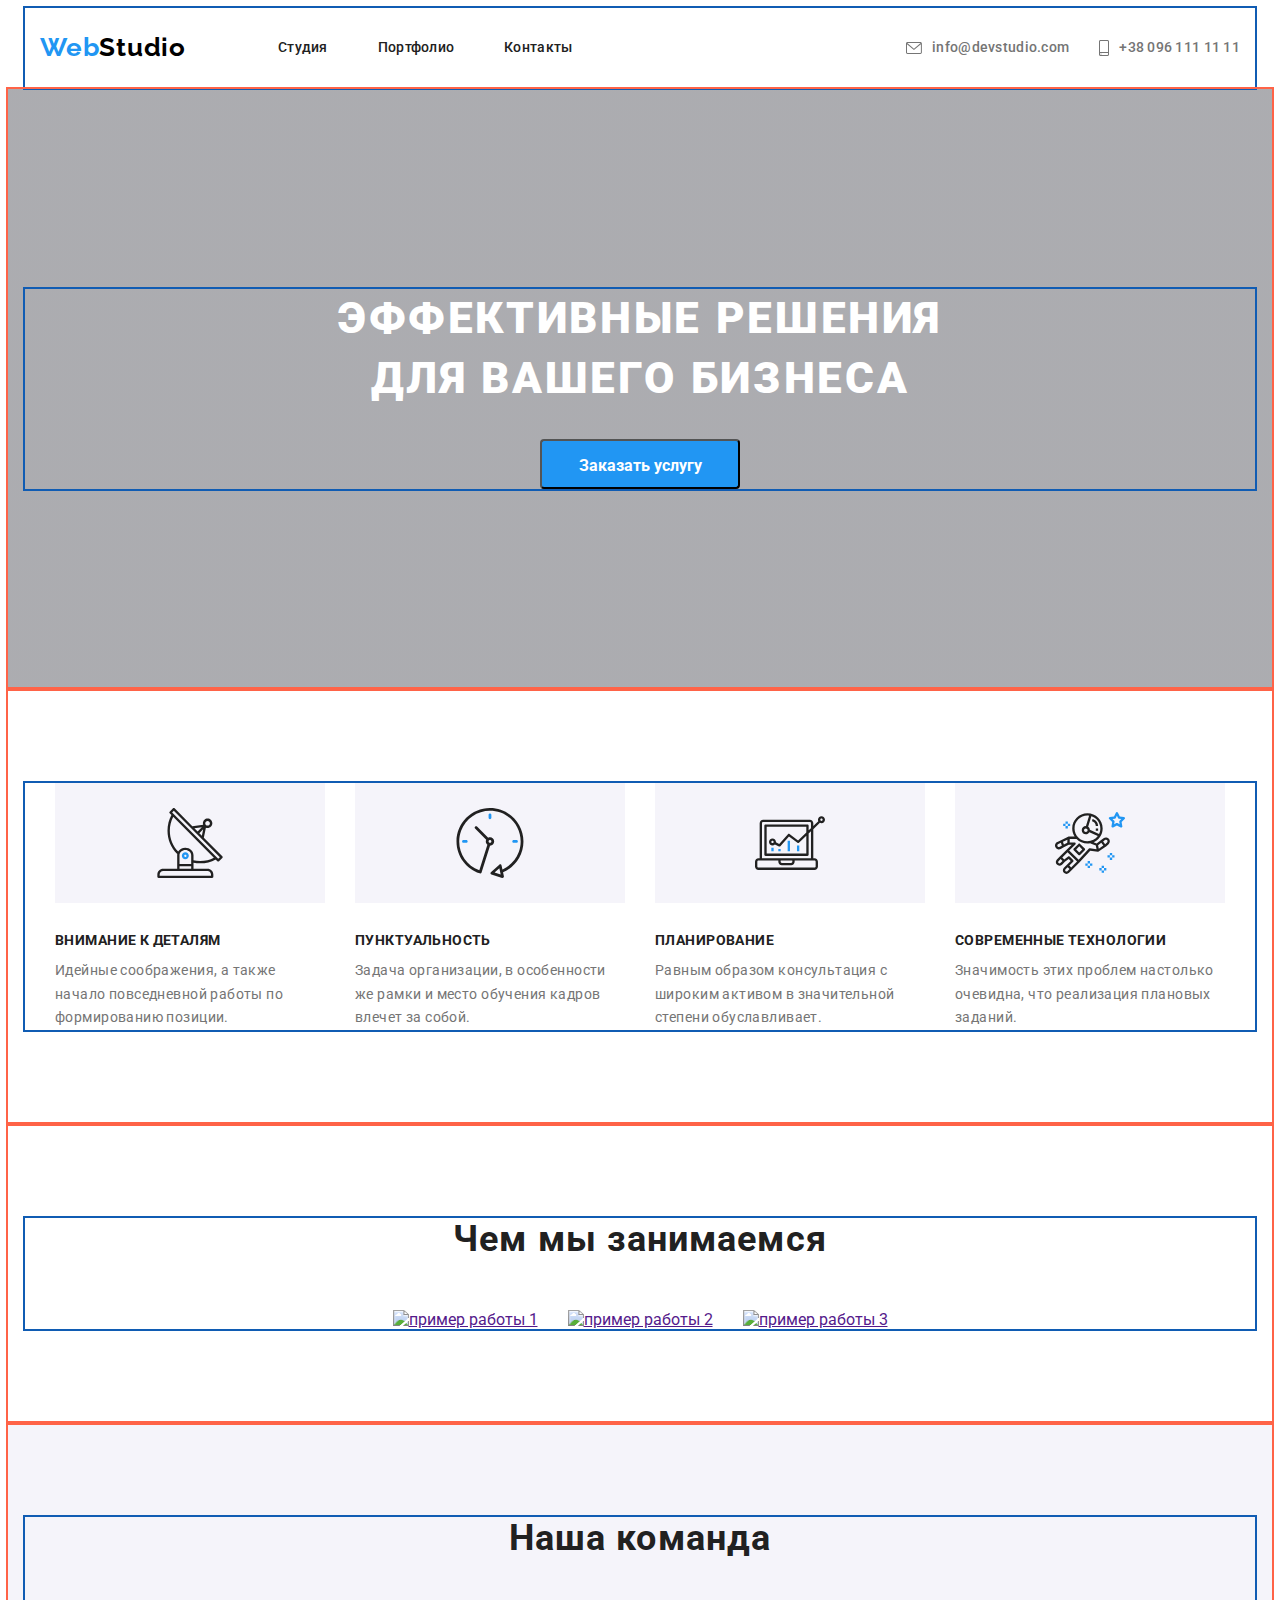
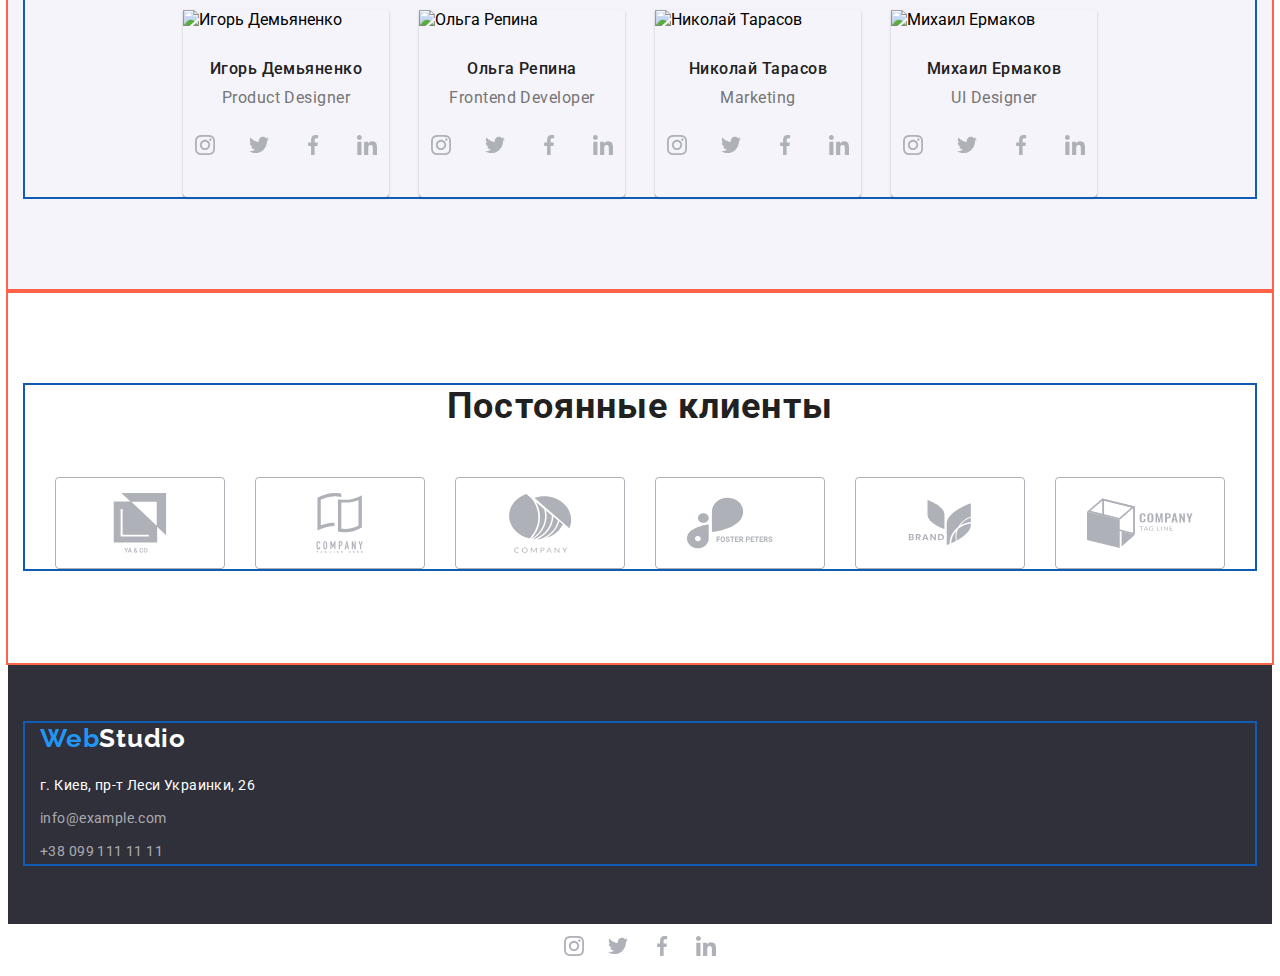
==== index.html @ de3bdcb0 "25.11.2021" ====
<!DOCTYPE html>
<html lang="ru">

<head>
    <meta charset="UTF-8">
    <meta http-equiv="X-UA-Compatible" content="IE=edge">
    <meta name="viewport" content="width=device-width, initial-scale=1.0">
    <title>Studio</title>
    <link rel="preconnect" href="https://fonts.googleapis.com">
    <link rel="preconnect" href="https://fonts.gstatic.com" crossorigin>
    <link href="https://fonts.googleapis.com/css2?family=Raleway:wght@400;700&display=swap" rel="stylesheet">
    <link rel="preconnect" href="https://fonts.googleapis.com">
    <link rel="preconnect" href="https://fonts.gstatic.com" crossorigin>
    <link href="https://fonts.googleapis.com/css2?family=Roboto:wght@400;500;700;900&display=swap" rel="stylesheet">
    <link rel="stylesheet" href="https://cdnjs.cloudflare.com/ajax/libs/modern-normalize/1.0.0/modern-normalize.min.css"
        integrity="sha512-ISS7cAi1PEhQ8jnbJpJZMd29NlhNj4AWYyLOSp2CE/CsHxTCu+r+t0D2yoJudVrd0/8fTVPUVDzY5Tvli75u/g=="
        crossorigin="anonymous" />
    <link rel="stylesheet" href="./css/style.css" />
</head>

<body>
    <header class="header">
        
            <nav class="header-nav container">

                 <a class="header-logo link" href="./index.html" ><span class="logo-web">Web</span>Studio</a>

                <ul class="header-list list">
                    <li class="header-item"><a href="./index.html" class="header-link link">Студия</a></li>
                    <li class="header-item"><a href="./portfolio.html" class="header-link link">Портфолио</a></li>
                    <li class="header-item"><a href="" class="header-link link">Контакты</a></li>

                </ul>
                <ul class="header-adr list">
                    <li class="adr-item">
                        <a href="" class="header-link-icon">
                            <svg class="header-icon" width="16" height="12">
                                <use href="./images/icons.svg#icon-envelope"></use>
                            </svg>
                        </a>
                    </li>

                    <li class="adr-item"><a href="mailto:info@devstudio.com" class="header-mail link">info@devstudio.com</a></li>
                    
                    <li class="adr-item">
                        <a href="" class="header-link-icon">
                            <svg class="header-icon" width="10" height="16">
                                <use href="./images/icons.svg#icon-smartphone"></use>
                            </svg>
                        </a>
                    </li>

                    <li class="adr-item"><a href="tel:+380961111111" class="header-tel link">+38 096 111 11 11</a></li>
                </ul>
            </nav>
       
    </header>
    <main>
        <!----------hero------------------------------->
        <section class="hero">
           <div class="container">
                <h1 class="hero-title">Эффективные решения<br> для вашего бизнеса</h1>
                <button type="button" class="hero-btn">Заказать услугу</button>
           </div>
        </section>

        <!----------about-------------------------------->
        <section class="about">
            <div class="container">
                 <h2 class="list display-none">Особенности</h2> <!--hidden-->
               
                <ul class="about-list list">
                    <li class="about-item">
                        <div class="about-icon-div">
                            <svg class="about-icon" width="70" height="70">
                                <use href="./images/icons.svg#icon-antenna"></use>
                            </svg>
                        </div>
                        <h3 class="about-secondtitle">Внимание к деталям</h3>
                        <p class="about-par">Идейные соображения, а также начало повседневной работы по формированию позиции.</p>
                    </li>
                    <li class="about-item">
                        <div class="about-icon-div">
                            <svg class="about-icon" width="70" height="70">
                                <use href="./images/icons.svg#icon-clock"></use>
                            </svg>
                        </div>
                        <h3 class="about-secondtitle">Пунктуальность</h3>
                        <p class="about-par">Задача организации, в особенности же рамки и место обучения кадров влечет за собой.</p>
                    </li>
                    <li class="about-item">
                        <div class="about-icon-div">
                            <svg class="about-icon" width="70" height="70">
                                <use href="./images/icons.svg#icon-diagram"></use>
                            </svg>
                        </div>
                        <h3 class="about-secondtitle">Планирование</h3>
                        <p class="about-par">Равным образом консультация с широким активом в значительной степени обуславливает.</p>
                    </li>
                    <li class="about-item">
                        <div class="about-icon-div">
                            <svg class="about-icon" width="70" height="70">
                                <use href="./images/icons.svg#icon-astronaut"></use>
                            </svg>
                        </div>
                        <h3 class="about-secondtitle">Современные технологии</h3>
                        <p class="about-par">Значимость этих проблем настолько очевидна, что реализация плановых заданий.</p>
                    </li>
                </ul>
            </div>
        </section>

        <!-----------What are we doing----------------->
        <section class="wwd">  
            <div class="container">
                <h2 class="wwd-title">Чем мы занимаемся</h2>
                
                <ul class="wwd-list list">
                    <li class="wwd-item"><a class="wwd-link" href="">
                            <img class="wwd-img" src="./images/box1.jpg" alt="пример работы 1"></a></li>
                
                    <li class="wwd-item"><a class="wwd-link" href="">
                            <img class="wwd-img" src="./images/box2.jpg" alt="пример работы 2"></a></li>
                
                    <li class="wwd-item"><a class="wwd-link" href="">
                            <img class="wwd-img" src="./images/box3.jpg" alt="пример работы 3"></a></li>
                </ul>
            </div>
        </section>

        <!-----------our team----------------------------->
        <section class="team">
           <div class="container">
                <h2 class="team-header">Наша команда</h2>
                <ul class="team-list list">
                    <li class="team-item">
                        <img class="team-img" src="./images/igor.jpg" alt="Игорь Демьяненко">
                       <div class="team-block">
                            <h3 class="team-title">Игорь Демьяненко</h3>
                            <p class="team-par" lang="en">Product Designer</p>
                            <ul class="team-social-list list">
                                <li class="team-social-item">
                                    <a href="" class="team-social-link">
                                        <svg class="team-social-icon" width="20" height="20"  >
                                            <use href="./images/icons.svg#icon-instagram" ></use>
                                        </svg>
                                    </a>
                                </li>
                                <li class="team-social-item">
                                    <a href="" class="team-social-link">
                                        <svg class="team-social-icon" width="20" height="20">
                                            <use href="./images/icons.svg#icon-twitter"></use>
                                        </svg>
                                    </a>
                                </li>
                                <li class="team-social-item">
                                    <a href="" class="team-social-link">
                                        <svg class="team-social-icon" width="20" height="20">
                                            <use href="./images/icons.svg#icon-facebook"></use>
                                        </svg>
                                    </a>
                                </li>
                                <li class="team-social-item">
                                    <a href="" class="team-social-link">
                                        <svg class="team-social-icon" width="20" height="20">
                                            <use href="./images/icons.svg#icon-linkedin"></use>
                                        </svg>
                                    </a>
                                </li>
                                
                            </ul>
                       </div>
                    </li>
                    <li class="team-item">
                        <img class="team-img" src="./images/olga.jpg" alt="Ольга Репина">
                        <div class="team-block">
                            <h3 class="team-title">Ольга Репина</h3>
                            <p class="team-par" lang="en">Frontend Developer</p>
                            <ul class="team-social-list list">
                                <li class="team-social-item">
                                    <a href="" class="team-social-link">
                                        <svg class="team-social-icon" width="20" height="20">
                                            <use href="./images/icons.svg#icon-instagram"></use>
                                        </svg>
                                    </a>
                                </li>
                                <li class="team-social-item">
                                    <a href="" class="team-social-link">
                                        <svg class="team-social-icon" width="20" height="20">
                                            <use href="./images/icons.svg#icon-twitter"></use>
                                        </svg>
                                    </a>
                                </li>
                                <li class="team-social-item">
                                    <a href="" class="team-social-link">
                                        <svg class="team-social-icon" width="20" height="20">
                                            <use href="./images/icons.svg#icon-facebook"></use>
                                        </svg>
                                    </a>
                                </li>
                                <li class="team-social-item">
                                    <a href="" class="team-social-link">
                                        <svg class="team-social-icon" width="20" height="20">
                                            <use href="./images/icons.svg#icon-linkedin"></use>
                                        </svg>
                                    </a>
                                </li>
                            
                            </ul>
                        </div>
                    </li>
                    <li class="team-item">
                        <img class="team-img" src="./images/nikolay.jpg" alt="Николай Тарасов">
                        <div class="team-block">
                            <h3 class="team-title">Николай Тарасов</h3>
                            <p class="team-par" lang="en">Marketing</p>
                            <ul class="team-social-list list">
                                <li class="team-social-item">
                                    <a href="" class="team-social-link">
                                        <svg class="team-social-icon" width="20" height="20">
                                            <use href="./images/icons.svg#icon-instagram"></use>
                                        </svg>
                                    </a>
                                </li>
                                <li class="team-social-item">
                                    <a href="" class="team-social-link">
                                        <svg class="team-social-icon" width="20" height="20">
                                            <use href="./images/icons.svg#icon-twitter"></use>
                                        </svg>
                                    </a>
                                </li>
                                <li class="team-social-item">
                                    <a href="" class="team-social-link">
                                        <svg class="team-social-icon" width="20" height="20">
                                            <use href="./images/icons.svg#icon-facebook"></use>
                                        </svg>
                                    </a>
                                </li>
                                <li class="team-social-item">
                                    <a href="" class="team-social-link">
                                        <svg class="team-social-icon" width="20" height="20">
                                            <use href="./images/icons.svg#icon-linkedin"></use>
                                        </svg>
                                    </a>
                                </li>
                            
                            </ul>
                        </div>
                    </li>
                    <li class="team-item">
                        <img class="team-img" src="./images/michail.jpg" alt="Михаил Ермаков">
                        <div class="team-block">
                            <h3 class="team-title">Михаил Ермаков</h3>
                            <p class="team-par" lang="en">UI Designer</p>
                            <ul class="team-social-list list">
                                <li class="team-social-item">
                                    <a href="" class="team-social-link">
                                        <svg class="team-social-icon" width="20" height="20">
                                            <use href="./images/icons.svg#icon-instagram"></use>
                                        </svg>
                                    </a>
                                </li>
                                <li class="team-social-item">
                                    <a href="" class="team-social-link">
                                        <svg class="team-social-icon" width="20" height="20">
                                            <use href="./images/icons.svg#icon-twitter"></use>
                                        </svg>
                                    </a>
                                </li>
                                <li class="team-social-item">
                                    <a href="" class="team-social-link">
                                        <svg class="team-social-icon" width="20" height="20">
                                            <use href="./images/icons.svg#icon-facebook"></use>
                                        </svg>
                                    </a>
                                </li>
                                <li class="team-social-item">
                                    <a href="" class="team-social-link">
                                        <svg class="team-social-icon" width="20" height="20">
                                            <use href="./images/icons.svg#icon-linkedin"></use>
                                        </svg>
                                    </a>
                                </li>
                            
                            </ul>
                        </div>
                    </li>
                
                </ul>
           </div>
        </section>

        <!-----------regular-customers--------------------->
        <section class="regular-customers">
           <div class="container">
                <h2 class="customers-title">Постоянные клиенты</h2>
                <ul class="customers-list list">
                    <li class="customers-item">
                        <a href="" class="customers-link">
                            <svg class="customers-icon" width="106" height="60">
                                <use href="./images/icons.svg#icon-client1"></use>
                            </svg>
                        </a>
                    </li>
                    <li class="customers-item">
                        <a href="" class="customers-link">
                            <svg class="customers-icon" width="106" height="60">
                                <use href="./images/icons.svg#icon-client2"></use>
                            </svg>
                        </a>
                    </li>
                    <li class="customers-item">
                        <a href="" class="customers-link">
                            <svg class="customers-icon" width="106" height="60">
                                <use href="./images/icons.svg#icon-client3"></use>
                            </svg>
                        </a>
                    </li>
                    <li class="customers-item">
                        <a href="" class="customers-link">
                            <svg class="customers-icon" width="106" height="60">
                                <use href="./images/icons.svg#icon-client4"></use>
                            </svg>
                        </a>
                    </li>
                    <li class="customers-item">
                        <a href="" class="customers-link">
                            <svg class="customers-icon" width="106" height="60">
                                <use href="./images/icons.svg#icon-client5"></use>
                            </svg>
                        </a>
                    </li>
                    <li class="customers-item">
                        <a href="" class="customers-link">
                            <svg class="customers-icon" width="106" height="60">
                                <use href="./images/icons.svg#icon-client6"></use>
                            </svg>
                        </a>
                    </li>
                </ul>
           </div>
            
        </section>

    </main>

    <!------------footer----------------------------------->
    <footer class="footer">
        <div class="container footer-flex">
           <div class="footer-logo-adress">
                <a class="footer-logo link" href="./index.html"><span class="logo-web">Web</span>Studio</a>
                <address class="footer-address">
                    <ul class="address-list list">
                        <li class="address-item"><a class="footer-adr-ph link" href="https://g.page/stamp-capital?share">
                                г. Киев, пр-т Леси Украинки, 26</a></li>
                        <li class="address-item"><a class="footer-mail link" href="mailto:info@example.com">info@example.com</a></li>
                        <li class="address-item"><a class="footer-tel link" href="tel:+380991111111">+38 099 111 11 11</a></li>
                    </ul>
                </address>
           </footer

            <div class="footer-social-links">
                <ul class="footer-social-list list">
                    <li class="footer-social-item">
                        <a href="" class="footer-social-link">
                            <svg class="footer-social-icon" width="20" height="20">
                                <use href="./images/icons.svg#icon-instagram"></use>
                            </svg>
                        </a>
                    </li>
                    <li class="footer-social-item">
                        <a href="" class="footer-social-link">
                            <svg class="footer-social-icon" width="20" height="20">
                                <use href="./images/icons.svg#icon-twitter"></use>
                            </svg>
                        </a>
                    </li>
                    <li class="footer-social-item">
                        <a href="" class="footer-social-link">
                            <svg class="footer-social-icon" width="20" height="20">
                                <use href="./images/icons.svg#icon-facebook"></use>
                            </svg>
                        </a>
                    </li>
                    <li class="footer-social-item">
                        <a href="" class="footer-social-link">
                            <svg class="footer-social-icon" width="20" height="20">
                                <use href="./images/icons.svg#icon-linkedin"></use>
                            </svg>
                        </a>
                    </li>
            </div>
        </div>
    </footer>
   
</body>

</html>
---- css/style.css ----
:root {
  --body-background-color: #ffffff;
  --main-title-color: #ffffff;
  --second-title-color: #212121;
  --text-color: #757575;
  --phone-text-color: #757575;
  --adress-text-color: #ffffff;
  --accent-color: #2196f3;
  --header-background-color: #ffffff;
  --hero-background-color: #2f303a;
  --about-background-color: #e5e5e5;
  --footer-background-color: #2f303a;
  --team-background-color: #f5f4fa;
  --button-color: #ffffff;
  --logo-color: #000000;
  --footer-logo-color: #ffffff;
  --port-btm-color: #f5f4fa;
  --footer-frame-color: #ececec;
  --portfolio-border-color: #eeeeee;
  --social-icons-color: #afb1b8;
}
body {
  font-family: 'Roboto', sans-serif;
  background-color: var(--body-background-color);
}

h1,
h2,
h3,
p {
  margin-top: 0;
  margin-bottom: 0;
}

.list {
  list-style: none;
  padding: 0;
  margin: 0;
}

.link {
  text-decoration: none;
}
/*------скрытие заголовков-------*/

.display-none {
  position: absolute;
  width: 1px;
  height: 1px;
  margin: -1px;
  border: 0;
  padding: 0;
  white-space: nowrap;
  clip-path: inset(100%);
  clip: rect(0 0 0 0);
  overflow: hidden;
}

section {
  padding-top: 94px;
  outline: 2px solid tomato;
  padding-bottom: 94px;
}

.container {
  margin-left: auto;
  margin-right: auto;
  padding-left: 15px;
  padding-right: 15px;
  width: 1200px;
  outline: 2px solid rgb(16, 92, 179);
}

/*-----------------------HEADER--------------------*/
.header {
  background-color: var(--header-background-color);
  border-bottom-width: 1px;
  border-bottom-style: solid;
  border-bottom-color: var(--footer-frame-color);
}

.header-nav {
  display: flex;
  align-items: center;
}

.logo-web {
  color: var(--accent-color);
}

.header-logo {
  font-family: Raleway;
  font-weight: 700;
  font-size: 26px;
  line-height: 1.19;
  letter-spacing: 0.03em;
  color: var(--logo-color);
  display: block;
  width: 145px;
  height: 31px;
  /* outline: solid 1px tomato;*/
}

.header-list {
  display: flex;
  margin-left: 93px;
}

.header-list .header-item:not(:last-child) {
  margin-right: 50px;
}

/*.header-item {
  outline: solid 1px tomato;
}*/

.header-link {
  display: block;
  font-weight: 500;
  font-size: 14px;
  line-height: 1.14;
  letter-spacing: 0.02em;
  color: var(--second-title-color);
  padding-top: 32px;
  padding-bottom: 32px;
}
.header-link:hover,
.header-link:focus {
  color: var(--accent-color);
}

/*.header-link .header-icon:hover,
.header-link .header-icon:focus {
  fill: var(--accent-color);
}*/
.header-icon:hover {
  fill: var(--accent-color);
}
.header-icon {
  fill: var(--phone-text-color);
}

.header-adr {
  display: flex;
  margin-left: auto;
  align-content: center;
}

.header-adr .adr-item:nth-child(even) {
  margin-left: 10px;
}

.header-adr .adr-item:nth-last-child(2) {
  margin-left: 30px;
}

.header-link-icon {
  display: flex;
  align-items: center;
  justify-content: center;
  width: 100%;
  height: 100%;
}
/*.adr-item {
  outline: solid 1px tomato;
}*/

.header-mail,
.header-tel {
  display: block;
  padding-top: 32px;
  padding-bottom: 32px;

  font-weight: 500;
  font-size: 14px;
  line-height: 1.14;
  letter-spacing: 0.02em;
  color: var(--phone-text-color);
}

.header-mail:hover,
.header-mail:focus,
.header-tel:hover,
.header-tel:focus {
  color: var(--accent-color);
}

/*-----------------------HERO--------------------*/
.hero {
  padding-top: 200px;
  padding-bottom: 200px;
}

.hero {
  background-image: linear-gradient(to right, rgba(47, 48, 58, 0.4), rgba(47, 48, 58, 0.4)),
    url(../images/hero.jpg);
  background-repeat: no-repeat;
  background-position: center;
  background-size: 1600px 600px, auto;
}
.hero-title {
  display: block;
  margin-bottom: 30px;
  font-weight: 900;
  font-size: 44px;
  line-height: 1.36;
  text-align: center;
  letter-spacing: 0.06em;
  text-transform: uppercase;
  color: var(--main-title-color);
  /*outline: solid 1px tomato;*/
}
.hero-btn {
  /*----button-text-style----*/
  font-weight: 700;
  font-size: 16px;
  line-height: 1.88;
  font-family: inherit;
  color: var(--button-color);
  text-align: center;
  /*----button-style------- */
  display: block;
  margin-left: auto;
  margin-right: auto;
  min-width: 200px;
  height: 50px;
  cursor: pointer;
  border-radius: 4px;
  padding: 10px 32px;
  background-color: var(--accent-color);
  /*box-shadow: 0px 4px 4px rgba(0, 0, 0, 0.15);*/
}

/*---------------------ABOUT------------------------*/

.about-list {
  display: flex;
  justify-content: center;
}

.about-item {
  display: block;
  width: 270px;
  /*outline: solid 1px tomato;*/
}
.about-item:not(:last-child) {
  margin-right: 30px;
}

.about-icon-div {
  display: flex;
  width: 270px;
  height: 120px;
  justify-content: center;
  align-items: center;
  margin-bottom: 30px;
  background-color: var(--port-btm-color);
}

.about-secondtitle {
  font-weight: 700;
  font-size: 14px;
  line-height: 1.14;
  letter-spacing: 0.03em;
  text-transform: uppercase;
  color: var(--second-title-color);
  margin-bottom: 10px;
}
.about-par {
  font-weight: 400;
  font-size: 14px;
  line-height: 1.71;
  letter-spacing: 0.03em;
  color: var(--text-color);
}

/*-----------------------WWD--------------------*/

.wwd-title {
  font-weight: 700;
  font-size: 36px;
  line-height: 1.17;
  text-align: center;
  letter-spacing: 0.03em;
  color: var(--second-title-color);
  margin-bottom: 50px;
}
.wwd-list {
  display: flex;
  justify-content: center;
}

.www-item {
  display: block;
}

.wwd-item:not(:last-child) {
  margin-right: 30px;
}
.wwd-img {
  display: block;
  max-width: 100%;
  height: auto;
  /*width: 370px;
  height: 294px;*/
}

/*-----------------------TEAM--------------------*/
.team {
  background-color: var(--team-background-color);
  display: flex;
}
.team-header {
  font-weight: 700;
  font-size: 36px;
  line-height: 1.17;
  text-align: center;
  letter-spacing: 0.03em;
  color: var(--second-title-color);
  margin-bottom: 50px;
}

.team-list {
  display: flex;
  justify-content: center;
}
.team-item {
  display: block;
  box-shadow: 0px 1px 3px rgba(0, 0, 0, 0.12), 0px 1px 1px rgba(0, 0, 0, 0.14),
    0px 2px 1px rgba(0, 0, 0, 0.2);
  border-radius: 0px 0px 4px 4px;
  /*outline: solid 1px tomato;*/
}
.team-item:not(:last-child) {
  margin-right: 30px;
}

.team-block {
  padding-top: 30px;
  padding-bottom: 30px;
}

.team-title {
  font-weight: 500;
  font-size: 16px;
  line-height: 1.19;
  text-align: center;
  letter-spacing: 0.03em;
  color: var(--second-title-color);
}
.team-par {
  margin-top: 10px;
  margin-bottom: 16px;
  font-weight: 400;
  font-size: 16px;
  line-height: 1.19;
  text-align: center;
  letter-spacing: 0.03em;
  color: var(--text-color);
}
.team-img {
  width: 270px;
  height: 260px;
}

.team-social-list {
  display: flex;
  justify-content: center;
}

.team-social-item {
  width: 44px;
  height: 44px;
}

.team-social-item + .team-social-item {
  margin-left: 10px;
}

.team-social-link {
  width: 100%;
  height: 100%;
  border-radius: 50%;
  display: flex;
  align-items: center;
  justify-content: center;
}

.team-social-link:hover .team-social-icon,
.team-social-link:focus .team-social-icon {
  fill: var(--footer-logo-color);
}

.team-social-link:hover,
.team-social-link:focus {
  background-color: var(--accent-color);
}

.team-social-icon {
  fill: var(--social-icons-color);
}

/*-----------------REGULAR CUSTOMERS------------*/
.customers-title {
  font-weight: 700;
  font-size: 36px;
  line-height: 1.17;
  text-align: center;
  letter-spacing: 0.03em;
  color: var(--second-title-color);
  margin-bottom: 50px;
}

.customers-list {
  display: flex;
  justify-content: center;
}

.customers-item {
  width: 170px;
  height: 92px;
}
.customers-link {
  display: flex;
  justify-content: center;
  align-items: center;
  width: 100%;
  height: 100%;
  border: 1px solid var(--social-icons-color);
  box-sizing: border-box;
  border-radius: 4px;
}

.customers-icon {
  fill: var(--social-icons-color);
}

.customers-link:hover .customers-icon,
.customers-link:focus .customers-icon {
  fill: var(--accent-color);
}

.customers-link:hover,
.customers-link:focus {
  border: 1px solid var(--accent-color);
}

.customers-item + .customers-item {
  margin-left: 30px;
}

/*-----------------------FOOTER--------------------*/
.footer {
  background-color: var(--footer-background-color);
  padding-top: 60px;
  padding-bottom: 60px;
}

.footer-flex {
  display: flex;
}

.footer-logo {
  font-family: Raleway;
  font-weight: 700;
  font-size: 26px;
  line-height: 1.19;
  letter-spacing: 0.03em;
  color: var(--footer-logo-color);

  display: block;
  width: 145px;
  height: 31px;
  margin-bottom: 20px;
  /*outline: solid 1px tomato;*/
}

.address-list {
  display: block;
  width: 231px;
  /*outline: solid 1px tomato;*/
}
.address-item:not(:last-child) {
  margin-bottom: 9px;
}
.footer-adr-ph {
  font-style: normal;
  font-weight: 400;
  font-size: 14px;
  line-height: 1.71;
  letter-spacing: 0.03em;
  color: var(--adress-text-color);
}
.footer-mail {
  font-style: normal;
  font-weight: 400;
  font-size: 14px;
  line-height: 1.71;
  letter-spacing: 0.03em;
  color: rgba(255, 255, 255, 0.6);
}
.footer-tel {
  font-style: normal;
  font-weight: 400;
  font-size: 14px;
  line-height: 1.71;
  letter-spacing: 0.03em;
  color: rgba(255, 255, 255, 0.6);
}

.footer-mail:hover,
.footer-tel:hover,
.footer-adr-ph:hover,
.footer-mail:focus,
.footer-tel:focus .footer-adr-ph:focus {
  color: var(--accent-color);
}

.footer-social-links {
  display: flex;
}

.footer-social-list {
  display: flex;
  justify-content: center;
}

.footer-social-item {
  width: 44px;
  height: 44px;
}

.footer-social-link {
  width: 100%;
  height: 100%;
  border-radius: 50%;
  display: flex;
  align-items: center;
  justify-content: center;
}

.footer-social-icon {
  fill: var(--social-icons-color);
}

/*-----------------------PORTFOLIO--------------------*/
.port-btn-list {
  display: flex;
  justify-content: center;
  margin-bottom: 50px;
}
.port-btn-item:not(:last-child) {
  margin-right: 8px;
}
.port-button {
  font-family: inherit;
  font-style: normal;
  font-weight: 500;
  font-size: 16px;
  line-height: 1.62;
  text-align: center;
  letter-spacing: 0.03em;
  color: var(--second-title-color);

  display: inline-block;
  cursor: pointer;
  border: 1px solid var(--port-btm-color);
  border-radius: 4px;
  min-width: 73px;
  height: 38px;
  padding: 6px 22px;
  background-color: var(--port-btm-color);
}

.port-button:hover,
.port-button:focus {
  color: var(--button-color);
  background-color: var(--accent-color);
}
.port-list {
  display: flex;
  flex-wrap: wrap;
}

.port-list-item {
  width: 370px;
  margin-right: 30px;
  margin-bottom: 30px;
  outline: solid 1px var(--portfolio-border-color);
}
.port-list-item:hover,
.port-list-item:focus {
  box-shadow: 0px 1px 1px rgba(0, 0, 0, 0.12), 0px 4px 4px rgba(0, 0, 0, 0.06),
    1px 4px 6px rgba(0, 0, 0, 0.16);
}

.port-list-item:nth-child(3n) {
  margin-right: 0;
}

.port-list-item:nth-last-child(-n + 3) {
  margin-bottom: 0;
}

.no-gap {
  display: block;
}
.port-block {
  padding: 20px 24px;
}

.port-second-title {
  font-style: normal;
  font-weight: bold;
  font-size: 18px;
  line-height: 2;
  letter-spacing: 0.06em;
  color: var(--second-title-color);
}
.port-p {
  font-weight: normal;
  font-size: 16px;
  line-height: 1.87;
  letter-spacing: 0.03em;
  color: var(--text-color);
}
.port-img {
  width: 370px;
  height: 294px;
}

.icons {
  width: ;
  height: ;
  fill: #2196f3;
}
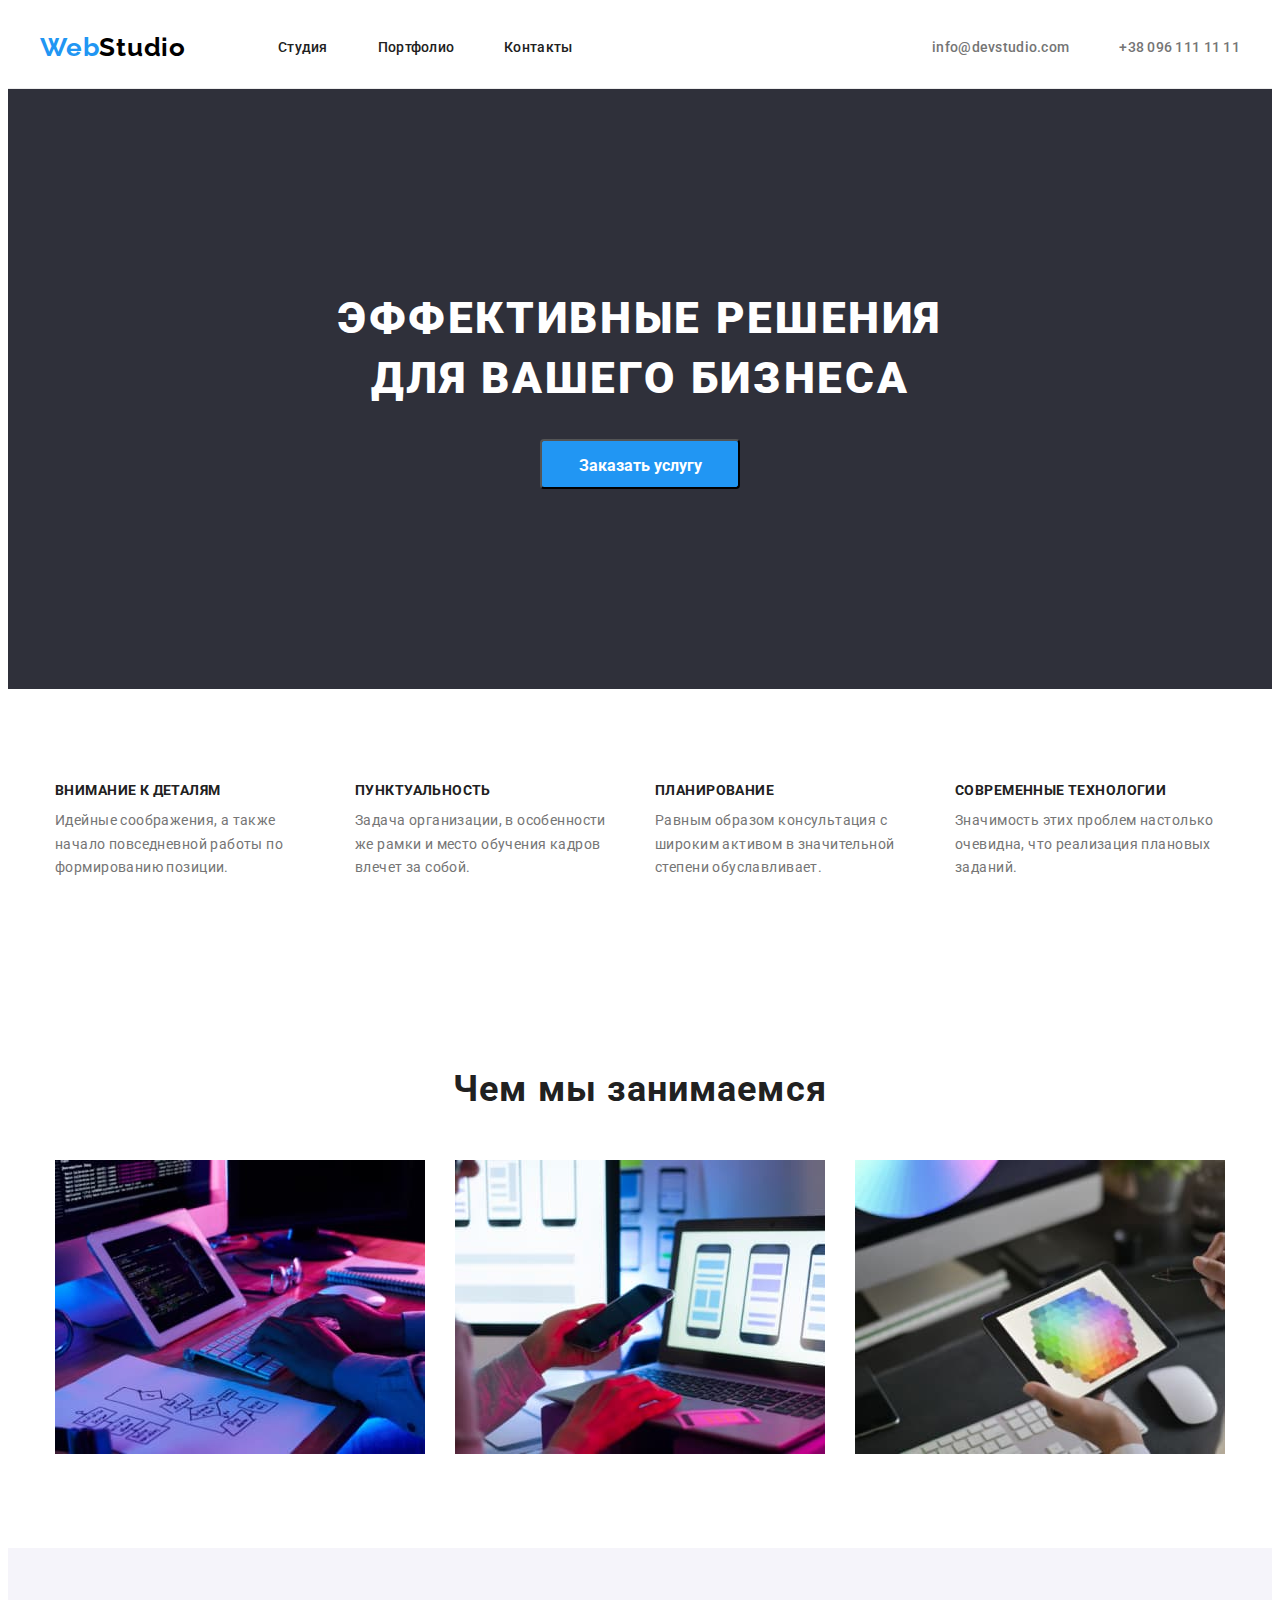
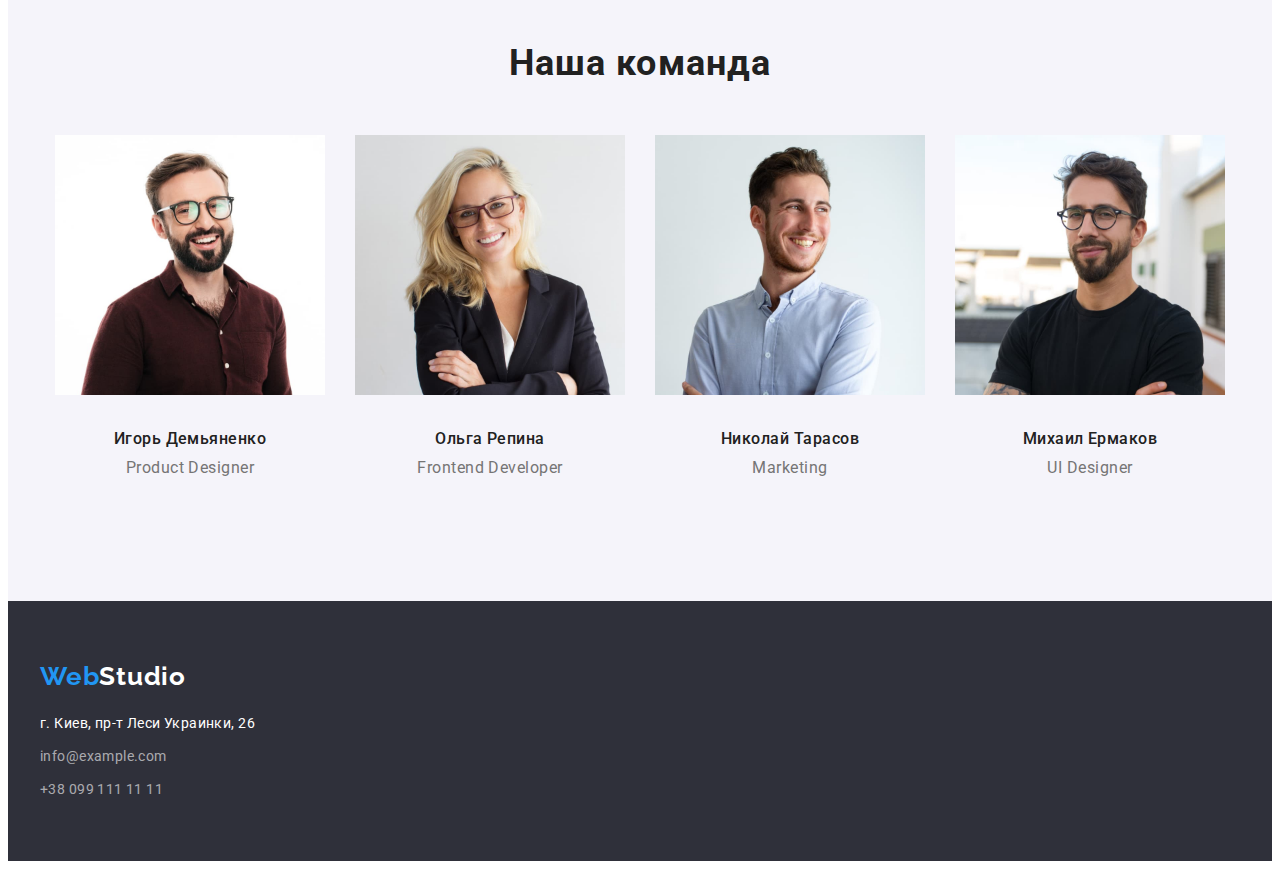
==== commit 8edb37a0: "22.11.2021" ====
--- a/index.html
+++ b/index.html
@@ -32,31 +32,14 @@
 
                 </ul>
                 <ul class="header-adr list">
-                    <li class="adr-item">
-                        <a href="" class="header-link-icon">
-                            <svg class="header-icon" width="16" height="12">
-                                <use href="./images/icons.svg#icon-envelope"></use>
-                            </svg>
-                        </a>
-                    </li>
-
                     <li class="adr-item"><a href="mailto:info@devstudio.com" class="header-mail link">info@devstudio.com</a></li>
-                    
-                    <li class="adr-item">
-                        <a href="" class="header-link-icon">
-                            <svg class="header-icon" width="10" height="16">
-                                <use href="./images/icons.svg#icon-smartphone"></use>
-                            </svg>
-                        </a>
-                    </li>
-
                     <li class="adr-item"><a href="tel:+380961111111" class="header-tel link">+38 096 111 11 11</a></li>
                 </ul>
             </nav>
        
     </header>
     <main>
-        <!----------hero------------------------------->
+        <!--hero-->
         <section class="hero">
            <div class="container">
                 <h1 class="hero-title">Эффективные решения<br> для вашего бизнеса</h1>
@@ -64,55 +47,33 @@
            </div>
         </section>
 
-        <!----------about-------------------------------->
+        <!--about-->
         <section class="about">
             <div class="container">
                  <h2 class="list display-none">Особенности</h2> <!--hidden-->
                
                 <ul class="about-list list">
                     <li class="about-item">
-                        <div class="about-icon-div">
-                            <svg class="about-icon" width="70" height="70">
-                                <use href="./images/icons.svg#icon-antenna"></use>
-                            </svg>
-                        </div>
                         <h3 class="about-secondtitle">Внимание к деталям</h3>
                         <p class="about-par">Идейные соображения, а также начало повседневной работы по формированию позиции.</p>
                     </li>
                     <li class="about-item">
-                        <div class="about-icon-div">
-                            <svg class="about-icon" width="70" height="70">
-                                <use href="./images/icons.svg#icon-clock"></use>
-                            </svg>
-                        </div>
                         <h3 class="about-secondtitle">Пунктуальность</h3>
                         <p class="about-par">Задача организации, в особенности же рамки и место обучения кадров влечет за собой.</p>
                     </li>
                     <li class="about-item">
-                        <div class="about-icon-div">
-                            <svg class="about-icon" width="70" height="70">
-                                <use href="./images/icons.svg#icon-diagram"></use>
-                            </svg>
-                        </div>
                         <h3 class="about-secondtitle">Планирование</h3>
                         <p class="about-par">Равным образом консультация с широким активом в значительной степени обуславливает.</p>
                     </li>
                     <li class="about-item">
-                        <div class="about-icon-div">
-                            <svg class="about-icon" width="70" height="70">
-                                <use href="./images/icons.svg#icon-astronaut"></use>
-                            </svg>
-                        </div>
                         <h3 class="about-secondtitle">Современные технологии</h3>
                         <p class="about-par">Значимость этих проблем настолько очевидна, что реализация плановых заданий.</p>
                     </li>
                 </ul>
-            </div>
         </section>
 
-        <!-----------What are we doing----------------->
-        <section class="wwd">  
-            <div class="container">
+        <section class="wwd">
+                <!--What are we doing-->
                 <h2 class="wwd-title">Чем мы занимаемся</h2>
                 
                 <ul class="wwd-list list">
@@ -128,7 +89,7 @@
             </div>
         </section>
 
-        <!-----------our team----------------------------->
+        <!--our team-->
         <section class="team">
            <div class="container">
                 <h2 class="team-header">Наша команда</h2>
@@ -138,37 +99,6 @@
                        <div class="team-block">
                             <h3 class="team-title">Игорь Демьяненко</h3>
                             <p class="team-par" lang="en">Product Designer</p>
-                            <ul class="team-social-list list">
-                                <li class="team-social-item">
-                                    <a href="" class="team-social-link">
-                                        <svg class="team-social-icon" width="20" height="20"  >
-                                            <use href="./images/icons.svg#icon-instagram" ></use>
-                                        </svg>
-                                    </a>
-                                </li>
-                                <li class="team-social-item">
-                                    <a href="" class="team-social-link">
-                                        <svg class="team-social-icon" width="20" height="20">
-                                            <use href="./images/icons.svg#icon-twitter"></use>
-                                        </svg>
-                                    </a>
-                                </li>
-                                <li class="team-social-item">
-                                    <a href="" class="team-social-link">
-                                        <svg class="team-social-icon" width="20" height="20">
-                                            <use href="./images/icons.svg#icon-facebook"></use>
-                                        </svg>
-                                    </a>
-                                </li>
-                                <li class="team-social-item">
-                                    <a href="" class="team-social-link">
-                                        <svg class="team-social-icon" width="20" height="20">
-                                            <use href="./images/icons.svg#icon-linkedin"></use>
-                                        </svg>
-                                    </a>
-                                </li>
-                                
-                            </ul>
                        </div>
                     </li>
                     <li class="team-item">
@@ -176,37 +106,6 @@
                         <div class="team-block">
                             <h3 class="team-title">Ольга Репина</h3>
                             <p class="team-par" lang="en">Frontend Developer</p>
-                            <ul class="team-social-list list">
-                                <li class="team-social-item">
-                                    <a href="" class="team-social-link">
-                                        <svg class="team-social-icon" width="20" height="20">
-                                            <use href="./images/icons.svg#icon-instagram"></use>
-                                        </svg>
-                                    </a>
-                                </li>
-                                <li class="team-social-item">
-                                    <a href="" class="team-social-link">
-                                        <svg class="team-social-icon" width="20" height="20">
-                                            <use href="./images/icons.svg#icon-twitter"></use>
-                                        </svg>
-                                    </a>
-                                </li>
-                                <li class="team-social-item">
-                                    <a href="" class="team-social-link">
-                                        <svg class="team-social-icon" width="20" height="20">
-                                            <use href="./images/icons.svg#icon-facebook"></use>
-                                        </svg>
-                                    </a>
-                                </li>
-                                <li class="team-social-item">
-                                    <a href="" class="team-social-link">
-                                        <svg class="team-social-icon" width="20" height="20">
-                                            <use href="./images/icons.svg#icon-linkedin"></use>
-                                        </svg>
-                                    </a>
-                                </li>
-                            
-                            </ul>
                         </div>
                     </li>
                     <li class="team-item">
@@ -214,37 +113,6 @@
                         <div class="team-block">
                             <h3 class="team-title">Николай Тарасов</h3>
                             <p class="team-par" lang="en">Marketing</p>
-                            <ul class="team-social-list list">
-                                <li class="team-social-item">
-                                    <a href="" class="team-social-link">
-                                        <svg class="team-social-icon" width="20" height="20">
-                                            <use href="./images/icons.svg#icon-instagram"></use>
-                                        </svg>
-                                    </a>
-                                </li>
-                                <li class="team-social-item">
-                                    <a href="" class="team-social-link">
-                                        <svg class="team-social-icon" width="20" height="20">
-                                            <use href="./images/icons.svg#icon-twitter"></use>
-                                        </svg>
-                                    </a>
-                                </li>
-                                <li class="team-social-item">
-                                    <a href="" class="team-social-link">
-                                        <svg class="team-social-icon" width="20" height="20">
-                                            <use href="./images/icons.svg#icon-facebook"></use>
-                                        </svg>
-                                    </a>
-                                </li>
-                                <li class="team-social-item">
-                                    <a href="" class="team-social-link">
-                                        <svg class="team-social-icon" width="20" height="20">
-                                            <use href="./images/icons.svg#icon-linkedin"></use>
-                                        </svg>
-                                    </a>
-                                </li>
-                            
-                            </ul>
                         </div>
                     </li>
                     <li class="team-item">
@@ -252,37 +120,6 @@
                         <div class="team-block">
                             <h3 class="team-title">Михаил Ермаков</h3>
                             <p class="team-par" lang="en">UI Designer</p>
-                            <ul class="team-social-list list">
-                                <li class="team-social-item">
-                                    <a href="" class="team-social-link">
-                                        <svg class="team-social-icon" width="20" height="20">
-                                            <use href="./images/icons.svg#icon-instagram"></use>
-                                        </svg>
-                                    </a>
-                                </li>
-                                <li class="team-social-item">
-                                    <a href="" class="team-social-link">
-                                        <svg class="team-social-icon" width="20" height="20">
-                                            <use href="./images/icons.svg#icon-twitter"></use>
-                                        </svg>
-                                    </a>
-                                </li>
-                                <li class="team-social-item">
-                                    <a href="" class="team-social-link">
-                                        <svg class="team-social-icon" width="20" height="20">
-                                            <use href="./images/icons.svg#icon-facebook"></use>
-                                        </svg>
-                                    </a>
-                                </li>
-                                <li class="team-social-item">
-                                    <a href="" class="team-social-link">
-                                        <svg class="team-social-icon" width="20" height="20">
-                                            <use href="./images/icons.svg#icon-linkedin"></use>
-                                        </svg>
-                                    </a>
-                                </li>
-                            
-                            </ul>
                         </div>
                     </li>
                 
@@ -290,112 +127,22 @@
            </div>
         </section>
 
-        <!-----------regular-customers--------------------->
-        <section class="regular-customers">
-           <div class="container">
-                <h2 class="customers-title">Постоянные клиенты</h2>
-                <ul class="customers-list list">
-                    <li class="customers-item">
-                        <a href="" class="customers-link">
-                            <svg class="customers-icon" width="106" height="60">
-                                <use href="./images/icons.svg#icon-client1"></use>
-                            </svg>
-                        </a>
-                    </li>
-                    <li class="customers-item">
-                        <a href="" class="customers-link">
-                            <svg class="customers-icon" width="106" height="60">
-                                <use href="./images/icons.svg#icon-client2"></use>
-                            </svg>
-                        </a>
-                    </li>
-                    <li class="customers-item">
-                        <a href="" class="customers-link">
-                            <svg class="customers-icon" width="106" height="60">
-                                <use href="./images/icons.svg#icon-client3"></use>
-                            </svg>
-                        </a>
-                    </li>
-                    <li class="customers-item">
-                        <a href="" class="customers-link">
-                            <svg class="customers-icon" width="106" height="60">
-                                <use href="./images/icons.svg#icon-client4"></use>
-                            </svg>
-                        </a>
-                    </li>
-                    <li class="customers-item">
-                        <a href="" class="customers-link">
-                            <svg class="customers-icon" width="106" height="60">
-                                <use href="./images/icons.svg#icon-client5"></use>
-                            </svg>
-                        </a>
-                    </li>
-                    <li class="customers-item">
-                        <a href="" class="customers-link">
-                            <svg class="customers-icon" width="106" height="60">
-                                <use href="./images/icons.svg#icon-client6"></use>
-                            </svg>
-                        </a>
-                    </li>
-                </ul>
-           </div>
-            
-        </section>
-
     </main>
 
-    <!------------footer----------------------------------->
+    <!--footer-->
     <footer class="footer">
-        <div class="container footer-flex">
-           <div class="footer-logo-adress">
-                <a class="footer-logo link" href="./index.html"><span class="logo-web">Web</span>Studio</a>
-                <address class="footer-address">
-                    <ul class="address-list list">
-                        <li class="address-item"><a class="footer-adr-ph link" href="https://g.page/stamp-capital?share">
-                                г. Киев, пр-т Леси Украинки, 26</a></li>
-                        <li class="address-item"><a class="footer-mail link" href="mailto:info@example.com">info@example.com</a></li>
-                        <li class="address-item"><a class="footer-tel link" href="tel:+380991111111">+38 099 111 11 11</a></li>
-                    </ul>
-                </address>
-           </footer
-
-            <div class="footer-social-links">
-                <ul class="footer-social-list list">
-                    <li class="footer-social-item">
-                        <a href="" class="footer-social-link">
-                            <svg class="footer-social-icon" width="20" height="20">
-                                <use href="./images/icons.svg#icon-instagram"></use>
-                            </svg>
-                        </a>
-                    </li>
-                    <li class="footer-social-item">
-                        <a href="" class="footer-social-link">
-                            <svg class="footer-social-icon" width="20" height="20">
-                                <use href="./images/icons.svg#icon-twitter"></use>
-                            </svg>
-                        </a>
-                    </li>
-                    <li class="footer-social-item">
-                        <a href="" class="footer-social-link">
-                            <svg class="footer-social-icon" width="20" height="20">
-                                <use href="./images/icons.svg#icon-facebook"></use>
-                            </svg>
-                        </a>
-                    </li>
-                    <li class="footer-social-item">
-                        <a href="" class="footer-social-link">
-                            <svg class="footer-social-icon" width="20" height="20">
-                                <use href="./images/icons.svg#icon-linkedin"></use>
-                            </svg>
-                        </a>
-                    </li>
-            </div>
+        <div class="container">
+            <a class="footer-logo link" href="./index.html"><span class="logo-web">Web</span>Studio</a>
+            <address class="footer-address">
+                <ul class="address-list list">
+                    <li class="address-item"><a class="footer-adr-ph link" href="https://g.page/stamp-capital?share">
+                            г. Киев, пр-т Леси Украинки, 26</a></li>
+                    <li class="address-item"><a class="footer-mail link" href="mailto:info@example.com">info@example.com</a></li>
+                    <li class="address-item"><a class="footer-tel link" href="tel:+380991111111">+38 099 111 11 11</a></li>
+                </ul>
+            </address>
         </div>
     </footer>
-   
 </body>
 
-</html>
-
-
-
+</html>--- a/css/style.css
+++ b/css/style.css
@@ -17,7 +17,6 @@
   --port-btm-color: #f5f4fa;
   --footer-frame-color: #ececec;
   --portfolio-border-color: #eeeeee;
-  --social-icons-color: #afb1b8;
 }
 body {
   font-family: 'Roboto', sans-serif;
@@ -58,7 +57,7 @@
 
 section {
   padding-top: 94px;
-  outline: 2px solid tomato;
+  /*outline: 2px solid tomato;*/
   padding-bottom: 94px;
 }
 
@@ -68,7 +67,7 @@
   padding-left: 15px;
   padding-right: 15px;
   width: 1200px;
-  outline: 2px solid rgb(16, 92, 179);
+  /*outline: 2px solid rgb(16, 92, 179);*/
 }
 
 /*-----------------------HEADER--------------------*/
@@ -129,38 +128,15 @@
   color: var(--accent-color);
 }
 
-/*.header-link .header-icon:hover,
-.header-link .header-icon:focus {
-  fill: var(--accent-color);
-}*/
-.header-icon:hover {
-  fill: var(--accent-color);
-}
-.header-icon {
-  fill: var(--phone-text-color);
-}
-
 .header-adr {
   display: flex;
   margin-left: auto;
-  align-content: center;
-}
-
-.header-adr .adr-item:nth-child(even) {
-  margin-left: 10px;
-}
-
-.header-adr .adr-item:nth-last-child(2) {
-  margin-left: 30px;
-}
-
-.header-link-icon {
-  display: flex;
-  align-items: center;
-  justify-content: center;
-  width: 100%;
-  height: 100%;
-}
+}
+
+.header-adr .adr-item:not(:last-child) {
+  margin-right: 50px;
+}
+
 /*.adr-item {
   outline: solid 1px tomato;
 }*/
@@ -187,16 +163,9 @@
 
 /*-----------------------HERO--------------------*/
 .hero {
+  background-color: var(--hero-background-color);
   padding-top: 200px;
   padding-bottom: 200px;
-}
-
-.hero {
-  background-image: linear-gradient(to right, rgba(47, 48, 58, 0.4), rgba(47, 48, 58, 0.4)),
-    url(../images/hero.jpg);
-  background-repeat: no-repeat;
-  background-position: center;
-  background-size: 1600px 600px, auto;
 }
 .hero-title {
   display: block;
@@ -231,11 +200,17 @@
   /*box-shadow: 0px 4px 4px rgba(0, 0, 0, 0.15);*/
 }
 
-/*---------------------ABOUT------------------------*/
+/*-----------------------ABOUT--------------------*/
+
+.about {
+  display: flex;
+  padding-top: 94px;
+}
 
 .about-list {
   display: flex;
   justify-content: center;
+  /* margin-bottom: 94px;*/
 }
 
 .about-item {
@@ -243,18 +218,8 @@
   width: 270px;
   /*outline: solid 1px tomato;*/
 }
-.about-item:not(:last-child) {
+.about-list .about-item:not(:last-child) {
   margin-right: 30px;
-}
-
-.about-icon-div {
-  display: flex;
-  width: 270px;
-  height: 120px;
-  justify-content: center;
-  align-items: center;
-  margin-bottom: 30px;
-  background-color: var(--port-btm-color);
 }
 
 .about-secondtitle {
@@ -326,9 +291,6 @@
 }
 .team-item {
   display: block;
-  box-shadow: 0px 1px 3px rgba(0, 0, 0, 0.12), 0px 1px 1px rgba(0, 0, 0, 0.14),
-    0px 2px 1px rgba(0, 0, 0, 0.2);
-  border-radius: 0px 0px 4px 4px;
   /*outline: solid 1px tomato;*/
 }
 .team-item:not(:last-child) {
@@ -350,7 +312,7 @@
 }
 .team-par {
   margin-top: 10px;
-  margin-bottom: 16px;
+  margin-bottom: 0;
   font-weight: 400;
   font-size: 16px;
   line-height: 1.19;
@@ -361,92 +323,6 @@
 .team-img {
   width: 270px;
   height: 260px;
-}
-
-.team-social-list {
-  display: flex;
-  justify-content: center;
-}
-
-.team-social-item {
-  width: 44px;
-  height: 44px;
-}
-
-.team-social-item + .team-social-item {
-  margin-left: 10px;
-}
-
-.team-social-link {
-  width: 100%;
-  height: 100%;
-  border-radius: 50%;
-  display: flex;
-  align-items: center;
-  justify-content: center;
-}
-
-.team-social-link:hover .team-social-icon,
-.team-social-link:focus .team-social-icon {
-  fill: var(--footer-logo-color);
-}
-
-.team-social-link:hover,
-.team-social-link:focus {
-  background-color: var(--accent-color);
-}
-
-.team-social-icon {
-  fill: var(--social-icons-color);
-}
-
-/*-----------------REGULAR CUSTOMERS------------*/
-.customers-title {
-  font-weight: 700;
-  font-size: 36px;
-  line-height: 1.17;
-  text-align: center;
-  letter-spacing: 0.03em;
-  color: var(--second-title-color);
-  margin-bottom: 50px;
-}
-
-.customers-list {
-  display: flex;
-  justify-content: center;
-}
-
-.customers-item {
-  width: 170px;
-  height: 92px;
-}
-.customers-link {
-  display: flex;
-  justify-content: center;
-  align-items: center;
-  width: 100%;
-  height: 100%;
-  border: 1px solid var(--social-icons-color);
-  box-sizing: border-box;
-  border-radius: 4px;
-}
-
-.customers-icon {
-  fill: var(--social-icons-color);
-}
-
-.customers-link:hover .customers-icon,
-.customers-link:focus .customers-icon {
-  fill: var(--accent-color);
-}
-
-.customers-link:hover,
-.customers-link:focus {
-  border: 1px solid var(--accent-color);
-}
-
-.customers-item + .customers-item {
-  margin-left: 30px;
 }
 
 /*-----------------------FOOTER--------------------*/
@@ -455,11 +331,6 @@
   padding-top: 60px;
   padding-bottom: 60px;
 }
-
-.footer-flex {
-  display: flex;
-}
-
 .footer-logo {
   font-family: Raleway;
   font-weight: 700;
@@ -514,33 +385,6 @@
 .footer-mail:focus,
 .footer-tel:focus .footer-adr-ph:focus {
   color: var(--accent-color);
-}
-
-.footer-social-links {
-  display: flex;
-}
-
-.footer-social-list {
-  display: flex;
-  justify-content: center;
-}
-
-.footer-social-item {
-  width: 44px;
-  height: 44px;
-}
-
-.footer-social-link {
-  width: 100%;
-  height: 100%;
-  border-radius: 50%;
-  display: flex;
-  align-items: center;
-  justify-content: center;
-}
-
-.footer-social-icon {
-  fill: var(--social-icons-color);
 }
 
 /*-----------------------PORTFOLIO--------------------*/
@@ -588,11 +432,6 @@
   margin-bottom: 30px;
   outline: solid 1px var(--portfolio-border-color);
 }
-.port-list-item:hover,
-.port-list-item:focus {
-  box-shadow: 0px 1px 1px rgba(0, 0, 0, 0.12), 0px 4px 4px rgba(0, 0, 0, 0.06),
-    1px 4px 6px rgba(0, 0, 0, 0.16);
-}
 
 .port-list-item:nth-child(3n) {
   margin-right: 0;
@@ -628,9 +467,3 @@
   width: 370px;
   height: 294px;
 }
-
-.icons {
-  width: ;
-  height: ;
-  fill: #2196f3;
-}
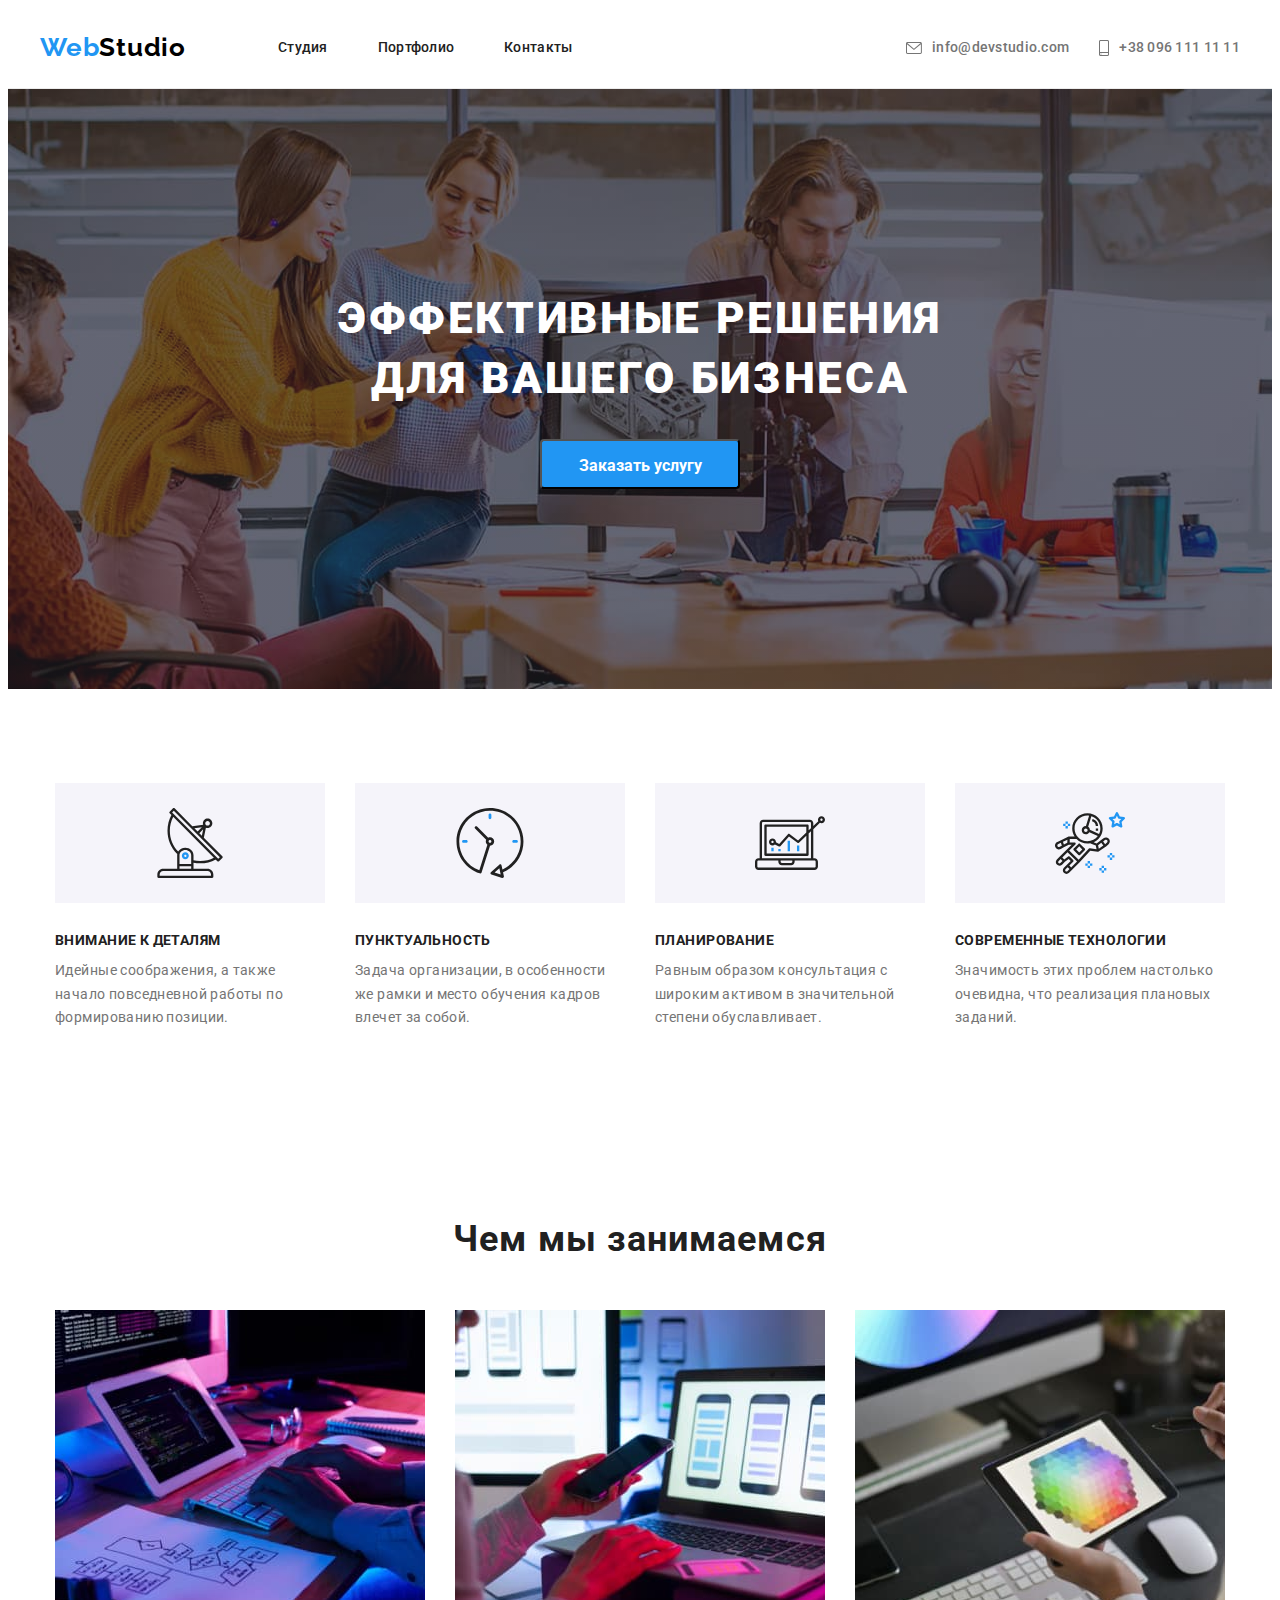
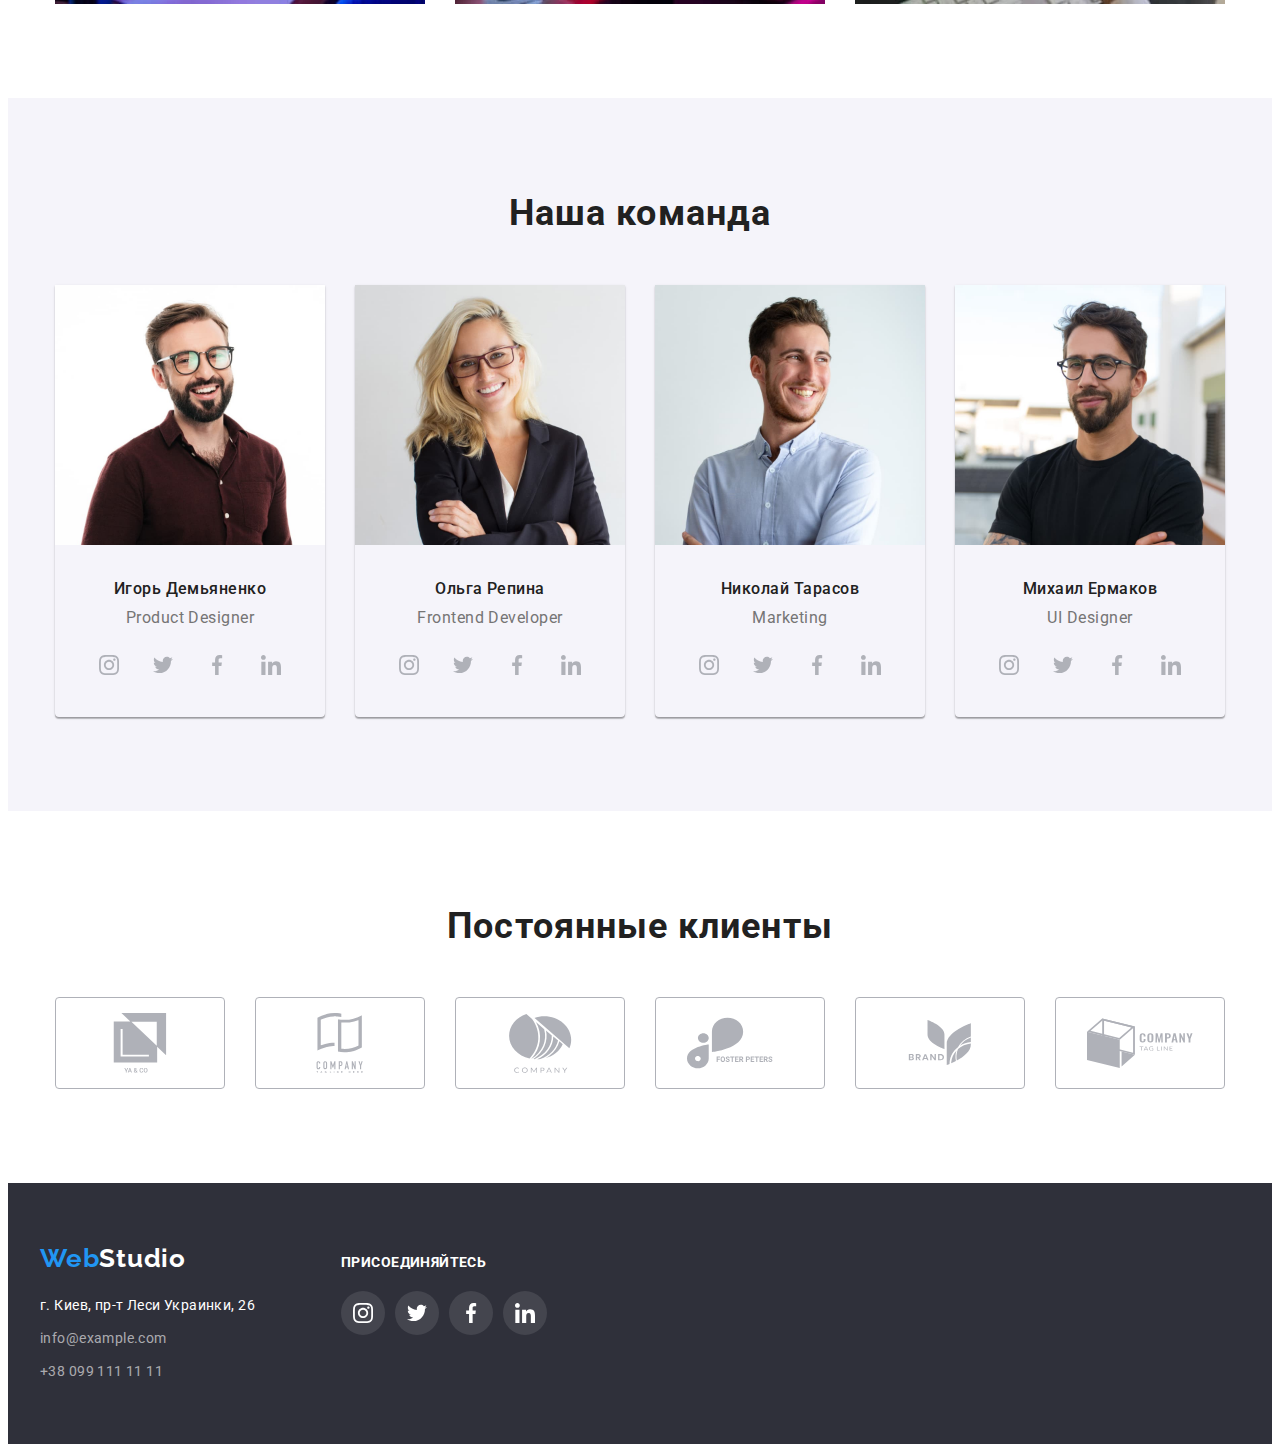
==== commit aa718eda: "25.11.2021 10:39" ====
--- a/index.html
+++ b/index.html
@@ -32,14 +32,31 @@
 
                 </ul>
                 <ul class="header-adr list">
+                    <li class="adr-item">
+                        <a href="" class="header-link-icon">
+                            <svg class="header-icon" width="16" height="12">
+                                <use href="./images/icons.svg#icon-envelope"></use>
+                            </svg>
+                        </a>
+                    </li>
+
                     <li class="adr-item"><a href="mailto:info@devstudio.com" class="header-mail link">info@devstudio.com</a></li>
+                    
+                    <li class="adr-item">
+                        <a href="" class="header-link-icon">
+                            <svg class="header-icon" width="10" height="16">
+                                <use href="./images/icons.svg#icon-smartphone"></use>
+                            </svg>
+                        </a>
+                    </li>
+
                     <li class="adr-item"><a href="tel:+380961111111" class="header-tel link">+38 096 111 11 11</a></li>
                 </ul>
             </nav>
        
     </header>
     <main>
-        <!--hero-->
+        <!----------hero------------------------------->
         <section class="hero">
            <div class="container">
                 <h1 class="hero-title">Эффективные решения<br> для вашего бизнеса</h1>
@@ -47,33 +64,55 @@
            </div>
         </section>
 
-        <!--about-->
+        <!----------about-------------------------------->
         <section class="about">
             <div class="container">
                  <h2 class="list display-none">Особенности</h2> <!--hidden-->
                
                 <ul class="about-list list">
                     <li class="about-item">
+                        <div class="about-icon-div">
+                            <svg class="about-icon" width="70" height="70">
+                                <use href="./images/icons.svg#icon-antenna"></use>
+                            </svg>
+                        </div>
                         <h3 class="about-secondtitle">Внимание к деталям</h3>
                         <p class="about-par">Идейные соображения, а также начало повседневной работы по формированию позиции.</p>
                     </li>
                     <li class="about-item">
+                        <div class="about-icon-div">
+                            <svg class="about-icon" width="70" height="70">
+                                <use href="./images/icons.svg#icon-clock"></use>
+                            </svg>
+                        </div>
                         <h3 class="about-secondtitle">Пунктуальность</h3>
                         <p class="about-par">Задача организации, в особенности же рамки и место обучения кадров влечет за собой.</p>
                     </li>
                     <li class="about-item">
+                        <div class="about-icon-div">
+                            <svg class="about-icon" width="70" height="70">
+                                <use href="./images/icons.svg#icon-diagram"></use>
+                            </svg>
+                        </div>
                         <h3 class="about-secondtitle">Планирование</h3>
                         <p class="about-par">Равным образом консультация с широким активом в значительной степени обуславливает.</p>
                     </li>
                     <li class="about-item">
+                        <div class="about-icon-div">
+                            <svg class="about-icon" width="70" height="70">
+                                <use href="./images/icons.svg#icon-astronaut"></use>
+                            </svg>
+                        </div>
                         <h3 class="about-secondtitle">Современные технологии</h3>
                         <p class="about-par">Значимость этих проблем настолько очевидна, что реализация плановых заданий.</p>
                     </li>
                 </ul>
+            </div>
         </section>
 
-        <section class="wwd">
-                <!--What are we doing-->
+        <!-----------What are we doing----------------->
+        <section class="wwd">  
+            <div class="container">
                 <h2 class="wwd-title">Чем мы занимаемся</h2>
                 
                 <ul class="wwd-list list">
@@ -89,7 +128,7 @@
             </div>
         </section>
 
-        <!--our team-->
+        <!-----------our team----------------------------->
         <section class="team">
            <div class="container">
                 <h2 class="team-header">Наша команда</h2>
@@ -99,6 +138,37 @@
                        <div class="team-block">
                             <h3 class="team-title">Игорь Демьяненко</h3>
                             <p class="team-par" lang="en">Product Designer</p>
+                            <ul class="team-social-list list">
+                                <li class="team-social-item">
+                                    <a href="" class="team-social-link">
+                                        <svg class="team-social-icon" width="20" height="20"  >
+                                            <use href="./images/icons.svg#icon-instagram" ></use>
+                                        </svg>
+                                    </a>
+                                </li>
+                                <li class="team-social-item">
+                                    <a href="" class="team-social-link">
+                                        <svg class="team-social-icon" width="20" height="20">
+                                            <use href="./images/icons.svg#icon-twitter"></use>
+                                        </svg>
+                                    </a>
+                                </li>
+                                <li class="team-social-item">
+                                    <a href="" class="team-social-link">
+                                        <svg class="team-social-icon" width="20" height="20">
+                                            <use href="./images/icons.svg#icon-facebook"></use>
+                                        </svg>
+                                    </a>
+                                </li>
+                                <li class="team-social-item">
+                                    <a href="" class="team-social-link">
+                                        <svg class="team-social-icon" width="20" height="20">
+                                            <use href="./images/icons.svg#icon-linkedin"></use>
+                                        </svg>
+                                    </a>
+                                </li>
+                                
+                            </ul>
                        </div>
                     </li>
                     <li class="team-item">
@@ -106,6 +176,37 @@
                         <div class="team-block">
                             <h3 class="team-title">Ольга Репина</h3>
                             <p class="team-par" lang="en">Frontend Developer</p>
+                            <ul class="team-social-list list">
+                                <li class="team-social-item">
+                                    <a href="" class="team-social-link">
+                                        <svg class="team-social-icon" width="20" height="20">
+                                            <use href="./images/icons.svg#icon-instagram"></use>
+                                        </svg>
+                                    </a>
+                                </li>
+                                <li class="team-social-item">
+                                    <a href="" class="team-social-link">
+                                        <svg class="team-social-icon" width="20" height="20">
+                                            <use href="./images/icons.svg#icon-twitter"></use>
+                                        </svg>
+                                    </a>
+                                </li>
+                                <li class="team-social-item">
+                                    <a href="" class="team-social-link">
+                                        <svg class="team-social-icon" width="20" height="20">
+                                            <use href="./images/icons.svg#icon-facebook"></use>
+                                        </svg>
+                                    </a>
+                                </li>
+                                <li class="team-social-item">
+                                    <a href="" class="team-social-link">
+                                        <svg class="team-social-icon" width="20" height="20">
+                                            <use href="./images/icons.svg#icon-linkedin"></use>
+                                        </svg>
+                                    </a>
+                                </li>
+                            
+                            </ul>
                         </div>
                     </li>
                     <li class="team-item">
@@ -113,6 +214,37 @@
                         <div class="team-block">
                             <h3 class="team-title">Николай Тарасов</h3>
                             <p class="team-par" lang="en">Marketing</p>
+                            <ul class="team-social-list list">
+                                <li class="team-social-item">
+                                    <a href="" class="team-social-link">
+                                        <svg class="team-social-icon" width="20" height="20">
+                                            <use href="./images/icons.svg#icon-instagram"></use>
+                                        </svg>
+                                    </a>
+                                </li>
+                                <li class="team-social-item">
+                                    <a href="" class="team-social-link">
+                                        <svg class="team-social-icon" width="20" height="20">
+                                            <use href="./images/icons.svg#icon-twitter"></use>
+                                        </svg>
+                                    </a>
+                                </li>
+                                <li class="team-social-item">
+                                    <a href="" class="team-social-link">
+                                        <svg class="team-social-icon" width="20" height="20">
+                                            <use href="./images/icons.svg#icon-facebook"></use>
+                                        </svg>
+                                    </a>
+                                </li>
+                                <li class="team-social-item">
+                                    <a href="" class="team-social-link">
+                                        <svg class="team-social-icon" width="20" height="20">
+                                            <use href="./images/icons.svg#icon-linkedin"></use>
+                                        </svg>
+                                    </a>
+                                </li>
+                            
+                            </ul>
                         </div>
                     </li>
                     <li class="team-item">
@@ -120,6 +252,37 @@
                         <div class="team-block">
                             <h3 class="team-title">Михаил Ермаков</h3>
                             <p class="team-par" lang="en">UI Designer</p>
+                            <ul class="team-social-list list">
+                                <li class="team-social-item">
+                                    <a href="" class="team-social-link">
+                                        <svg class="team-social-icon" width="20" height="20">
+                                            <use href="./images/icons.svg#icon-instagram"></use>
+                                        </svg>
+                                    </a>
+                                </li>
+                                <li class="team-social-item">
+                                    <a href="" class="team-social-link">
+                                        <svg class="team-social-icon" width="20" height="20">
+                                            <use href="./images/icons.svg#icon-twitter"></use>
+                                        </svg>
+                                    </a>
+                                </li>
+                                <li class="team-social-item">
+                                    <a href="" class="team-social-link">
+                                        <svg class="team-social-icon" width="20" height="20">
+                                            <use href="./images/icons.svg#icon-facebook"></use>
+                                        </svg>
+                                    </a>
+                                </li>
+                                <li class="team-social-item">
+                                    <a href="" class="team-social-link">
+                                        <svg class="team-social-icon" width="20" height="20">
+                                            <use href="./images/icons.svg#icon-linkedin"></use>
+                                        </svg>
+                                    </a>
+                                </li>
+                            
+                            </ul>
                         </div>
                     </li>
                 
@@ -127,22 +290,115 @@
            </div>
         </section>
 
+        <!-----------regular-customers--------------------->
+        <section class="regular-customers">
+           <div class="container">
+                <h2 class="customers-title">Постоянные клиенты</h2>
+                <ul class="customers-list list">
+                    <li class="customers-item">
+                        <a href="" class="customers-link">
+                            <svg class="customers-icon" width="106" height="60">
+                                <use href="./images/icons.svg#icon-client1"></use>
+                            </svg>
+                        </a>
+                    </li>
+                    <li class="customers-item">
+                        <a href="" class="customers-link">
+                            <svg class="customers-icon" width="106" height="60">
+                                <use href="./images/icons.svg#icon-client2"></use>
+                            </svg>
+                        </a>
+                    </li>
+                    <li class="customers-item">
+                        <a href="" class="customers-link">
+                            <svg class="customers-icon" width="106" height="60">
+                                <use href="./images/icons.svg#icon-client3"></use>
+                            </svg>
+                        </a>
+                    </li>
+                    <li class="customers-item">
+                        <a href="" class="customers-link">
+                            <svg class="customers-icon" width="106" height="60">
+                                <use href="./images/icons.svg#icon-client4"></use>
+                            </svg>
+                        </a>
+                    </li>
+                    <li class="customers-item">
+                        <a href="" class="customers-link">
+                            <svg class="customers-icon" width="106" height="60">
+                                <use href="./images/icons.svg#icon-client5"></use>
+                            </svg>
+                        </a>
+                    </li>
+                    <li class="customers-item">
+                        <a href="" class="customers-link">
+                            <svg class="customers-icon" width="106" height="60">
+                                <use href="./images/icons.svg#icon-client6"></use>
+                            </svg>
+                        </a>
+                    </li>
+                </ul>
+           </div>
+            
+        </section>
+
     </main>
 
-    <!--footer-->
+    <!------------footer----------------------------------->
     <footer class="footer">
-        <div class="container">
-            <a class="footer-logo link" href="./index.html"><span class="logo-web">Web</span>Studio</a>
-            <address class="footer-address">
-                <ul class="address-list list">
-                    <li class="address-item"><a class="footer-adr-ph link" href="https://g.page/stamp-capital?share">
-                            г. Киев, пр-т Леси Украинки, 26</a></li>
-                    <li class="address-item"><a class="footer-mail link" href="mailto:info@example.com">info@example.com</a></li>
-                    <li class="address-item"><a class="footer-tel link" href="tel:+380991111111">+38 099 111 11 11</a></li>
-                </ul>
-            </address>
+        <div class="container footer-flex">
+           <div class="footer-logo-adress">
+                <a class="footer-logo link" href="./index.html"><span class="logo-web">Web</span>Studio</a>
+                <address class="footer-address">
+                    <ul class="address-list list">
+                        <li class="address-item"><a class="footer-adr-ph link" href="https://g.page/stamp-capital?share">
+                                г. Киев, пр-т Леси Украинки, 26</a></li>
+                        <li class="address-item"><a class="footer-mail link" href="mailto:info@example.com">info@example.com</a></li>
+                        <li class="address-item"><a class="footer-tel link" href="tel:+380991111111">+38 099 111 11 11</a></li>
+                    </ul>
+                </address>
+           </div>
+              
+                <div class="footer-social-box">
+                    <h3 class="footer-secondtitle">присоединяйтесь</h3>
+                    <ul class="footer-social-list list">
+                        <li class="footer-social-item">
+                            <a href="" class="footer-social-link">
+                                <svg class="footer-social-icon" width="20" height="20">
+                                    <use href="./images/icons.svg#icon-instagram"></use>
+                                </svg>
+                            </a>
+                        </li>
+                        <li class="footer-social-item">
+                            <a href="" class="footer-social-link">
+                                <svg class="footer-social-icon" width="20" height="20">
+                                    <use href="./images/icons.svg#icon-twitter"></use>
+                                </svg>
+                            </a>
+                        </li>
+                        <li class="footer-social-item">
+                            <a href="" class="footer-social-link">
+                                <svg class="footer-social-icon" width="20" height="20">
+                                    <use href="./images/icons.svg#icon-facebook"></use>
+                                </svg>
+                            </a>
+                        </li>
+                        <li class="footer-social-item">
+                            <a href="" class="footer-social-link">
+                                <svg class="footer-social-icon" width="20" height="20">
+                                    <use href="./images/icons.svg#icon-linkedin"></use>
+                                </svg>
+                            </a>
+                        </li>
+                    </ul>
+                </div>
+            
         </div>
     </footer>
+   
 </body>
 
-</html>+</html>
+
+
+
--- a/css/style.css
+++ b/css/style.css
@@ -17,6 +17,7 @@
   --port-btm-color: #f5f4fa;
   --footer-frame-color: #ececec;
   --portfolio-border-color: #eeeeee;
+  --social-icons-color: #afb1b8;
 }
 body {
   font-family: 'Roboto', sans-serif;
@@ -128,15 +129,38 @@
   color: var(--accent-color);
 }
 
+/*.header-link .header-icon:hover,
+.header-link .header-icon:focus {
+  fill: var(--accent-color);
+}*/
+.header-icon:hover {
+  fill: var(--accent-color);
+}
+.header-icon {
+  fill: var(--phone-text-color);
+}
+
 .header-adr {
   display: flex;
   margin-left: auto;
-}
-
-.header-adr .adr-item:not(:last-child) {
-  margin-right: 50px;
-}
-
+  align-content: center;
+}
+
+.header-adr .adr-item:nth-child(even) {
+  margin-left: 10px;
+}
+
+.header-adr .adr-item:nth-last-child(2) {
+  margin-left: 30px;
+}
+
+.header-link-icon {
+  display: flex;
+  align-items: center;
+  justify-content: center;
+  width: 100%;
+  height: 100%;
+}
 /*.adr-item {
   outline: solid 1px tomato;
 }*/
@@ -163,9 +187,16 @@
 
 /*-----------------------HERO--------------------*/
 .hero {
-  background-color: var(--hero-background-color);
   padding-top: 200px;
   padding-bottom: 200px;
+}
+
+.hero {
+  background-image: linear-gradient(to right, rgba(47, 48, 58, 0.4), rgba(47, 48, 58, 0.4)),
+    url(../images/hero.jpg);
+  background-repeat: no-repeat;
+  background-position: center;
+  background-size: 1600px 600px, auto;
 }
 .hero-title {
   display: block;
@@ -200,17 +231,11 @@
   /*box-shadow: 0px 4px 4px rgba(0, 0, 0, 0.15);*/
 }
 
-/*-----------------------ABOUT--------------------*/
-
-.about {
-  display: flex;
-  padding-top: 94px;
-}
+/*---------------------ABOUT------------------------*/
 
 .about-list {
   display: flex;
   justify-content: center;
-  /* margin-bottom: 94px;*/
 }
 
 .about-item {
@@ -218,8 +243,18 @@
   width: 270px;
   /*outline: solid 1px tomato;*/
 }
-.about-list .about-item:not(:last-child) {
+.about-item:not(:last-child) {
   margin-right: 30px;
+}
+
+.about-icon-div {
+  display: flex;
+  width: 270px;
+  height: 120px;
+  justify-content: center;
+  align-items: center;
+  margin-bottom: 30px;
+  background-color: var(--port-btm-color);
 }
 
 .about-secondtitle {
@@ -291,6 +326,9 @@
 }
 .team-item {
   display: block;
+  box-shadow: 0px 1px 3px rgba(0, 0, 0, 0.12), 0px 1px 1px rgba(0, 0, 0, 0.14),
+    0px 2px 1px rgba(0, 0, 0, 0.2);
+  border-radius: 0px 0px 4px 4px;
   /*outline: solid 1px tomato;*/
 }
 .team-item:not(:last-child) {
@@ -312,7 +350,7 @@
 }
 .team-par {
   margin-top: 10px;
-  margin-bottom: 0;
+  margin-bottom: 16px;
   font-weight: 400;
   font-size: 16px;
   line-height: 1.19;
@@ -323,6 +361,92 @@
 .team-img {
   width: 270px;
   height: 260px;
+}
+
+.team-social-list {
+  display: flex;
+  justify-content: center;
+}
+
+.team-social-item {
+  width: 44px;
+  height: 44px;
+}
+
+.team-social-item + .team-social-item {
+  margin-left: 10px;
+}
+
+.team-social-link {
+  width: 100%;
+  height: 100%;
+  border-radius: 50%;
+  display: flex;
+  align-items: center;
+  justify-content: center;
+}
+
+.team-social-link:hover .team-social-icon,
+.team-social-link:focus .team-social-icon {
+  fill: var(--footer-logo-color);
+}
+
+.team-social-link:hover,
+.team-social-link:focus {
+  background-color: var(--accent-color);
+}
+
+.team-social-icon {
+  fill: var(--social-icons-color);
+}
+
+/*-----------------REGULAR CUSTOMERS------------*/
+.customers-title {
+  font-weight: 700;
+  font-size: 36px;
+  line-height: 1.17;
+  text-align: center;
+  letter-spacing: 0.03em;
+  color: var(--second-title-color);
+  margin-bottom: 50px;
+}
+
+.customers-list {
+  display: flex;
+  justify-content: center;
+}
+
+.customers-item {
+  width: 170px;
+  height: 92px;
+}
+.customers-link {
+  display: flex;
+  justify-content: center;
+  align-items: center;
+  width: 100%;
+  height: 100%;
+  border: 1px solid var(--social-icons-color);
+  box-sizing: border-box;
+  border-radius: 4px;
+}
+
+.customers-icon {
+  fill: var(--social-icons-color);
+}
+
+.customers-link:hover .customers-icon,
+.customers-link:focus .customers-icon {
+  fill: var(--accent-color);
+}
+
+.customers-link:hover,
+.customers-link:focus {
+  border: 1px solid var(--accent-color);
+}
+
+.customers-item + .customers-item {
+  margin-left: 30px;
 }
 
 /*-----------------------FOOTER--------------------*/
@@ -331,6 +455,11 @@
   padding-top: 60px;
   padding-bottom: 60px;
 }
+
+.footer-flex {
+  display: flex;
+}
+
 .footer-logo {
   font-family: Raleway;
   font-weight: 700;
@@ -385,6 +514,55 @@
 .footer-mail:focus,
 .footer-tel:focus .footer-adr-ph:focus {
   color: var(--accent-color);
+}
+/*-----------------------------*/
+.footer-social-box {
+  margin-left: 70px;
+}
+
+.footer-secondtitle {
+  font-weight: 700;
+  font-size: 14px;
+  line-height: 1.14;
+  letter-spacing: 0.03em;
+  text-transform: uppercase;
+  color: var(--adress-text-color);
+  margin-top: 12px;
+  margin-bottom: 20px;
+}
+
+.footer-social-list {
+  display: flex;
+  justify-content: center;
+  align-items: center;
+}
+
+.footer-social-item {
+  width: 44px;
+  height: 44px;
+}
+
+.footer-social-item + .footer-social-item {
+  margin-left: 10px;
+}
+
+.footer-social-link {
+  width: 100%;
+  height: 100%;
+  border-radius: 50%;
+  display: flex;
+  align-items: center;
+  justify-content: center;
+  background-color: rgba(255, 255, 255, 0.1);
+}
+
+.footer-social-icon {
+  fill: var(--button-color);
+}
+
+.footer-social-link:hover,
+.footer-social-link:focus {
+  background-color: var(--accent-color);
 }
 
 /*-----------------------PORTFOLIO--------------------*/
@@ -432,6 +610,11 @@
   margin-bottom: 30px;
   outline: solid 1px var(--portfolio-border-color);
 }
+.port-list-item:hover,
+.port-list-item:focus {
+  box-shadow: 0px 1px 1px rgba(0, 0, 0, 0.12), 0px 4px 4px rgba(0, 0, 0, 0.06),
+    1px 4px 6px rgba(0, 0, 0, 0.16);
+}
 
 .port-list-item:nth-child(3n) {
   margin-right: 0;
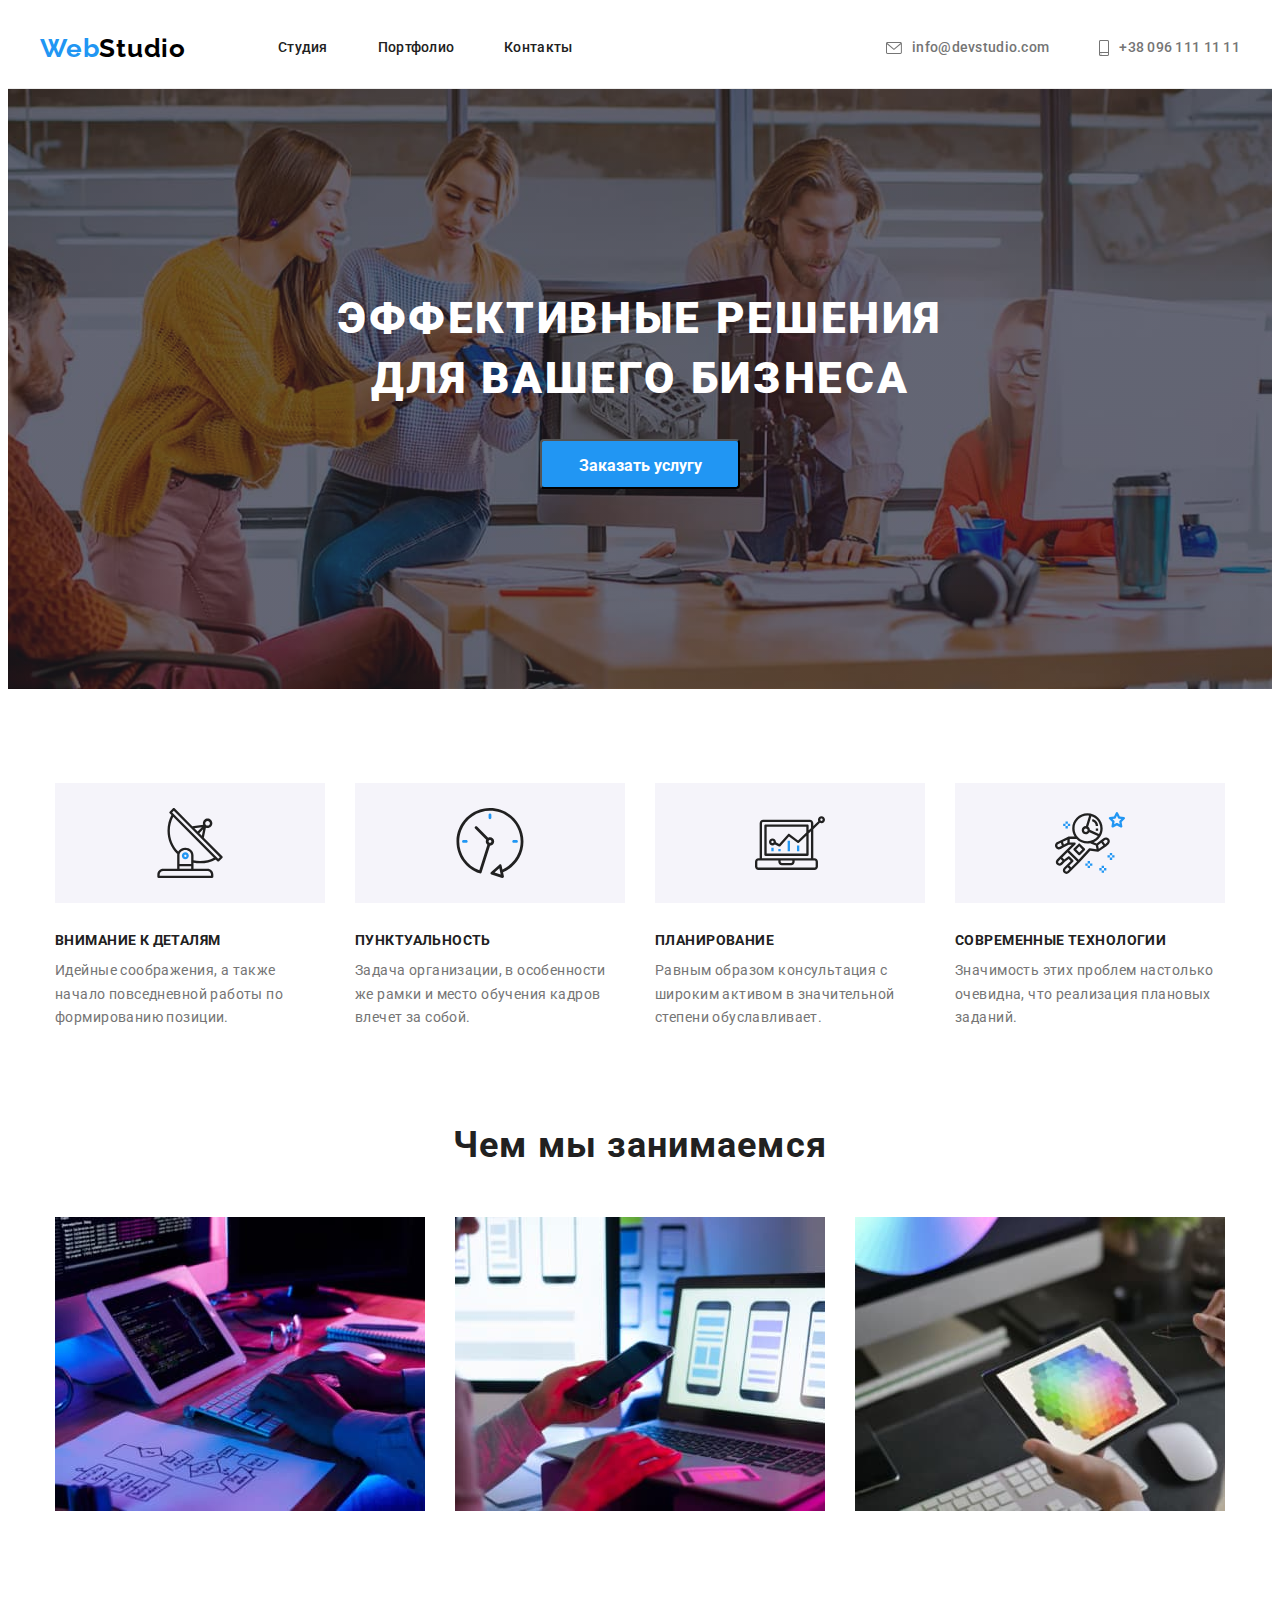
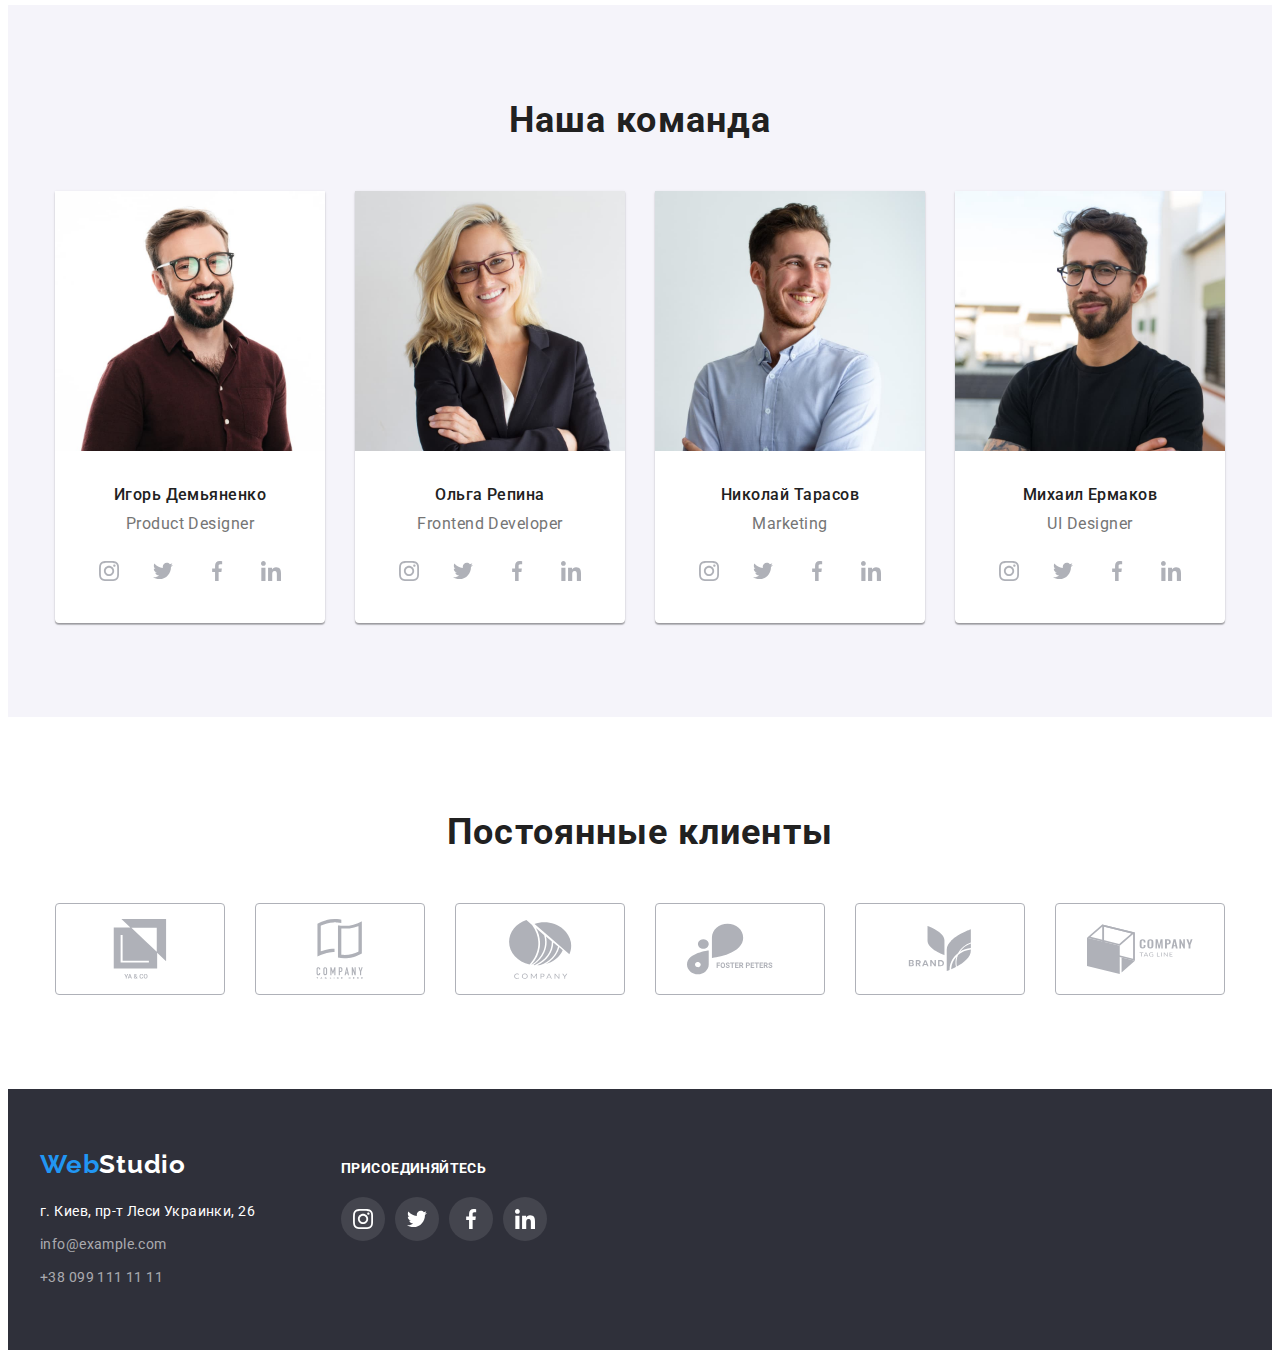
==== commit 0e8e61ff: "25.11.21 10:55" ====
--- a/index.html
+++ b/index.html
@@ -31,26 +31,26 @@
                     <li class="header-item"><a href="" class="header-link link">Контакты</a></li>
 
                 </ul>
-                <ul class="header-adr list">
-                    <li class="adr-item">
-                        <a href="" class="header-link-icon">
-                            <svg class="header-icon" width="16" height="12">
-                                <use href="./images/icons.svg#icon-envelope"></use>
-                            </svg>
-                        </a>
-                    </li>
-
-                    <li class="adr-item"><a href="mailto:info@devstudio.com" class="header-mail link">info@devstudio.com</a></li>
+
+
+                <ul class="contact-list list">
                     
-                    <li class="adr-item">
-                        <a href="" class="header-link-icon">
-                            <svg class="header-icon" width="10" height="16">
-                                <use href="./images/icons.svg#icon-smartphone"></use>
-                            </svg>
-                        </a>
-                    </li>
-
-                    <li class="adr-item"><a href="tel:+380961111111" class="header-tel link">+38 096 111 11 11</a></li>
+
+                    <li class="contact-item">
+                        <a href="mailto:info@devstudio.com" class="contact-link link">
+                            <svg class="link-icon" width="16" height="12">
+                              <use href="./images/icons.svg#icon-envelope"></use>
+                            </svg>info@devstudio.com
+                     </a>
+                  </li>
+
+                    <li class="contact-item">
+                        <a href="tel:+380961111111" class="contact-link link">
+                            <svg class="link-icon" width="10" height="16">
+                         <use href="./images/icons.svg#icon-smartphone"></use>
+                            </svg>+38 096 111 11 11
+                        </a>
+                   </li>
                 </ul>
             </nav>
        
@@ -64,11 +64,14 @@
            </div>
         </section>
 
-        <!----------about-------------------------------->
-        <section class="about">
-            <div class="container">
-                 <h2 class="list display-none">Особенности</h2> <!--hidden-->
-               
+        
+
+        <!-----------What are we doing + about----------------->
+        <section class="wwd about"> 
+            <div class="container about-container">
+                <h2 class="list display-none">Особенности</h2>
+                <!--hidden-->
+            
                 <ul class="about-list list">
                     <li class="about-item">
                         <div class="about-icon-div">
@@ -108,10 +111,7 @@
                     </li>
                 </ul>
             </div>
-        </section>
-
-        <!-----------What are we doing----------------->
-        <section class="wwd">  
+
             <div class="container">
                 <h2 class="wwd-title">Чем мы занимаемся</h2>
                 
--- a/css/style.css
+++ b/css/style.css
@@ -128,49 +128,25 @@
 .header-link:focus {
   color: var(--accent-color);
 }
-
-/*.header-link .header-icon:hover,
-.header-link .header-icon:focus {
-  fill: var(--accent-color);
-}*/
-.header-icon:hover {
-  fill: var(--accent-color);
-}
-.header-icon {
-  fill: var(--phone-text-color);
-}
-
-.header-adr {
+/*------------------------------------------------------*/
+
+.contact-list {
   display: flex;
   margin-left: auto;
   align-content: center;
-}
-
-.header-adr .adr-item:nth-child(even) {
-  margin-left: 10px;
-}
-
-.header-adr .adr-item:nth-last-child(2) {
-  margin-left: 30px;
-}
-
-.header-link-icon {
-  display: flex;
+  justify-content: center;
+}
+
+.contact-item + .contact-item {
+  margin-left: 50px;
+}
+
+.contact-link {
+  display: flex;
+  justify-content: center;
   align-items: center;
-  justify-content: center;
-  width: 100%;
-  height: 100%;
-}
-/*.adr-item {
-  outline: solid 1px tomato;
-}*/
-
-.header-mail,
-.header-tel {
-  display: block;
   padding-top: 32px;
   padding-bottom: 32px;
-
   font-weight: 500;
   font-size: 14px;
   line-height: 1.14;
@@ -178,11 +154,15 @@
   color: var(--phone-text-color);
 }
 
-.header-mail:hover,
-.header-mail:focus,
-.header-tel:hover,
-.header-tel:focus {
+.contact-link:hover,
+.contact-link:focus {
   color: var(--accent-color);
+}
+
+.link-icon {
+  fill: var(--phone-text-color);
+  margin-right: 10px;
+  fill: currentColor;
 }
 
 /*-----------------------HERO--------------------*/
@@ -232,7 +212,9 @@
 }
 
 /*---------------------ABOUT------------------------*/
-
+.about-container {
+  margin-bottom: 94px;
+}
 .about-list {
   display: flex;
   justify-content: center;
@@ -326,6 +308,7 @@
 }
 .team-item {
   display: block;
+  background-color: var(--header-background-color);
   box-shadow: 0px 1px 3px rgba(0, 0, 0, 0.12), 0px 1px 1px rgba(0, 0, 0, 0.14),
     0px 2px 1px rgba(0, 0, 0, 0.2);
   border-radius: 0px 0px 4px 4px;
@@ -458,6 +441,7 @@
 
 .footer-flex {
   display: flex;
+  align-items: baseline;
 }
 
 .footer-logo {
@@ -527,7 +511,6 @@
   letter-spacing: 0.03em;
   text-transform: uppercase;
   color: var(--adress-text-color);
-  margin-top: 12px;
   margin-bottom: 20px;
 }
 
